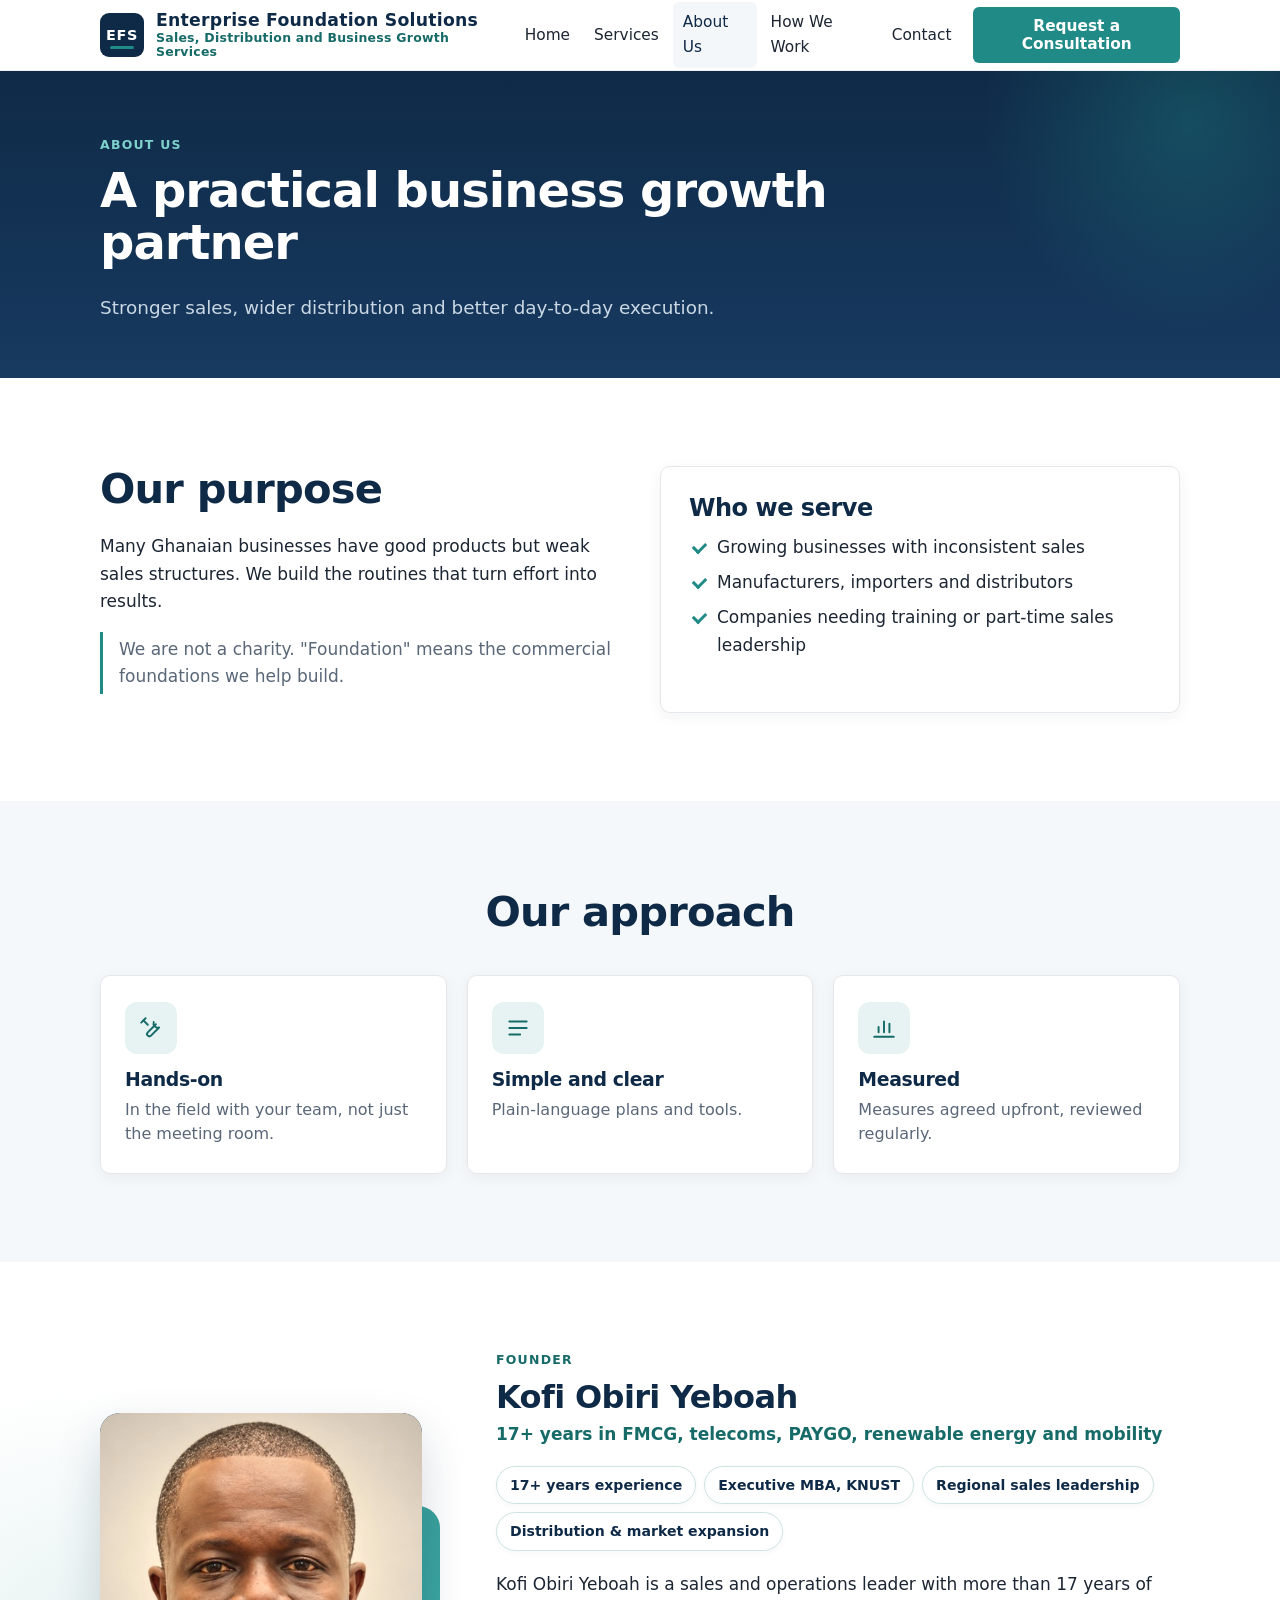
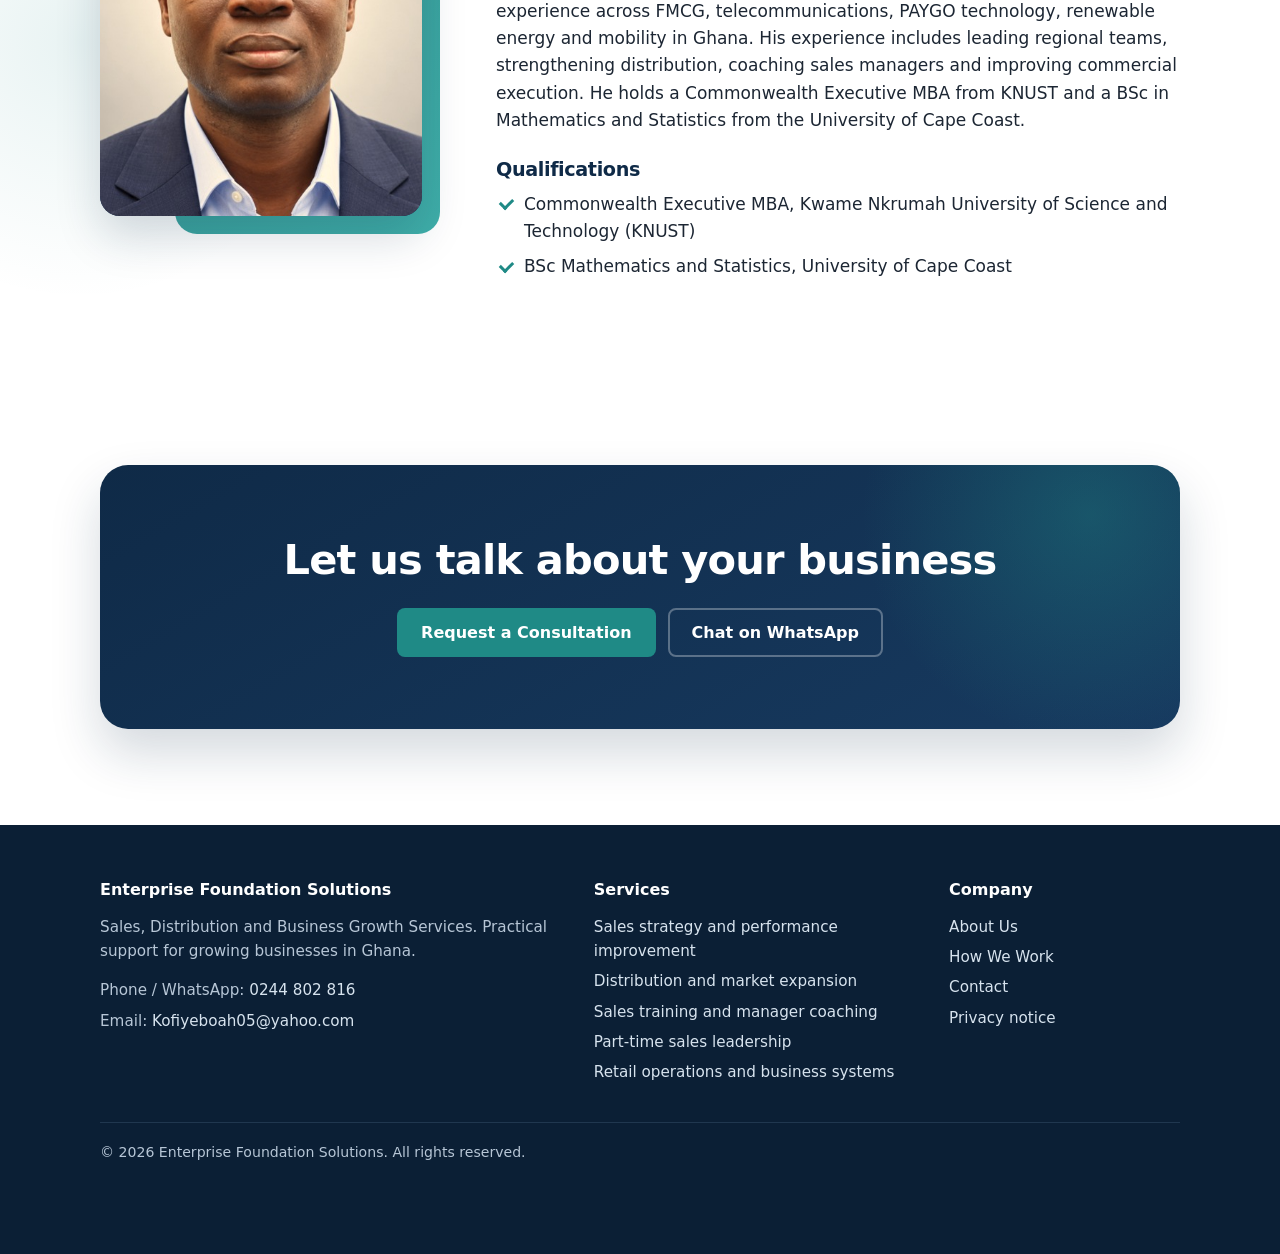
==== site/about.html @ 66d9906c "The site installs as an app and opens offline Adds a web app manifest, app icons and a service worke" ====
<!doctype html>
<html lang="en">
<head>
<meta charset="utf-8">
<meta name="viewport" content="width=device-width, initial-scale=1, viewport-fit=cover">
<title>About Us | Enterprise Foundation Solutions</title>
<meta name="description" content="About Enterprise Foundation Solutions: a practical business growth partner in Ghana founded by Kofi Obiri Yeboah, a sales and operations leader with more than 17 years of experience.">
<link rel="canonical" href="https://thepowerofus.us/about.html">
<meta property="og:type" content="website">
<meta property="og:title" content="About Us | Enterprise Foundation Solutions">
<meta property="og:description" content="About Enterprise Foundation Solutions: a practical business growth partner in Ghana founded by Kofi Obiri Yeboah, a sales and operations leader with more than 17 years of experience.">
<meta property="og:url" content="https://thepowerofus.us/about.html">
<meta name="twitter:card" content="summary">
<meta name="theme-color" content="#0f2a47">
<link rel="icon" href="assets/favicon.svg" type="image/svg+xml">
<link rel="manifest" href="manifest.webmanifest">
<link rel="apple-touch-icon" href="assets/apple-touch-icon.png">
<meta name="apple-mobile-web-app-capable" content="yes">
<meta name="mobile-web-app-capable" content="yes">
<meta name="apple-mobile-web-app-title" content="EFS">
<meta name="apple-mobile-web-app-status-bar-style" content="default">
<link rel="stylesheet" href="assets/site.css?v=2237df90">
</head>
<body>
<a class="skip" href="#main">Skip to content</a>
<header class="site-header">
  <div class="wrap">
    <a class="brand" href="index.html"><span class="mark" aria-hidden="true">EFS</span><span class="brand-text"><strong>Enterprise Foundation Solutions</strong><span>Sales, Distribution and Business Growth Services</span></span></a>
    <button class="nav-toggle" aria-expanded="false" aria-controls="site-nav" aria-label="Open menu"><span></span><span></span></button>
    <nav id="site-nav" class="nav" aria-label="Main"><a href="index.html">Home</a><a href="services.html">Services</a><a href="about.html" aria-current="page">About Us</a><a href="how-we-work.html">How We Work</a><a href="contact.html">Contact</a>
      <span class="header-cta"><a class="btn btn-primary btn-sm cta-consult" href="contact.html#enquiry-form">Request a Consultation</a></span>
    </nav>
  </div>
</header>
<main id="main">

<section class="page-hero">
  <div class="wrap">
    <span class="eyebrow">About us</span>
    <h1>A practical business growth partner</h1>
    <p class="lead">Stronger sales, wider distribution and better day-to-day execution.</p>
  </div>
</section>
<section>
  <div class="wrap grid g2 about-intro">
    <div>
      <h2>Our purpose</h2>
      <p>Many Ghanaian businesses have good products but weak sales structures. We build the routines that turn effort into results.</p>
      <p class="callout">We are not a charity. "Foundation" means the commercial foundations we help build.</p>
    </div>
    <div class="card serve-card">
      <h2>Who we serve</h2>
      <ul class="ticks"><li>Growing businesses with inconsistent sales</li><li>Manufacturers, importers and distributors</li><li>Companies needing training or part-time sales leadership</li></ul>
    </div>
  </div>
</section>
<section class="alt">
  <div class="wrap">
    <h2>Our approach</h2>
    <div class="grid g3 benefits" style="margin-top:28px">
      <div class="card"><span class="icon"><svg viewBox="0 0 24 24" width="26" height="26" fill="none" stroke="currentColor" stroke-width="1.8" stroke-linecap="round" stroke-linejoin="round" aria-hidden="true"><path d="M14.5 6.5a4 4 0 0 0 5 5L12 19a2.1 2.1 0 0 1-3-3l7.5-7.5"/><path d="m5 5 4 4"/><path d="M3 7l4-4"/></svg></span><h3>Hands-on</h3><p>In the field with your team, not just the meeting room.</p></div>
      <div class="card"><span class="icon"><svg viewBox="0 0 24 24" width="26" height="26" fill="none" stroke="currentColor" stroke-width="1.8" stroke-linecap="round" stroke-linejoin="round" aria-hidden="true"><path d="M4 6h16M4 12h16M4 18h10"/></svg></span><h3>Simple and clear</h3><p>Plain-language plans and tools.</p></div>
      <div class="card"><span class="icon"><svg viewBox="0 0 24 24" width="26" height="26" fill="none" stroke="currentColor" stroke-width="1.8" stroke-linecap="round" stroke-linejoin="round" aria-hidden="true"><path d="M3 20h18"/><path d="M7 16v-5M12 16V6M17 16v-8"/></svg></span><h3>Measured</h3><p>Measures agreed upfront, reviewed regularly.</p></div>
    </div>
  </div>
</section>
<section class="trust">
  <div class="wrap trust-grid">
    <div class="founder-visual"><div class="photo"><img src="assets/founder.jpg" alt="Kofi Obiri Yeboah, founder of Enterprise Foundation Solutions"></div></div>
    <div class="founder-copy">
      <span class="eyebrow">Founder</span>
      <h2 class="founder-name">Kofi Obiri Yeboah</h2>
      <p class="founder-sub">17+ years in FMCG, telecoms, PAYGO, renewable energy and mobility</p>
      <ul class="badges">
        <li>17+ years experience</li>
        <li>Executive MBA, KNUST</li>
        <li>Regional sales leadership</li>
        <li>Distribution &amp; market expansion</li>
      </ul>
      <p>Kofi Obiri Yeboah is a sales and operations leader with more than 17 years of experience across FMCG, telecommunications, PAYGO technology, renewable energy and mobility in Ghana. His experience includes leading regional teams, strengthening distribution, coaching sales managers and improving commercial execution. He holds a Commonwealth Executive MBA from KNUST and a BSc in Mathematics and Statistics from the University of Cape Coast.</p>
      <h3 class="quals-title">Qualifications</h3>
      <ul class="ticks"><li>Commonwealth Executive MBA, Kwame Nkrumah University of Science and Technology (KNUST)</li><li>BSc Mathematics and Statistics, University of Cape Coast</li></ul>
    </div>
  </div>
</section>
<section class="dark">
  <div class="wrap">
    <h2>Let us talk about your business</h2>
    <div class="btn-row"><a class="btn btn-primary cta-consult" href="contact.html#enquiry-form">Request a Consultation</a> <a class="btn btn-light" data-wa="" href="https://wa.me/233244802816">Chat on WhatsApp</a></div>
  </div>
</section>

</main>
<footer class="site-footer">
  <div class="wrap">
    <div class="foot-grid">
      <div>
        <h4>Enterprise Foundation Solutions</h4>
        <p>Sales, Distribution and Business Growth Services. Practical support for growing businesses in Ghana.</p>
        <ul>
          <li>Phone / WhatsApp: <a href="tel:+233244802816">0244 802 816</a></li>
          <li>Email: <a href="mailto:Kofiyeboah05@yahoo.com">Kofiyeboah05@yahoo.com</a></li>
        </ul>
      </div>
      <div>
        <h4>Services</h4>
        <ul><li><a href="sales-strategy-and-performance.html">Sales strategy and performance improvement</a></li><li><a href="distribution-and-market-expansion.html">Distribution and market expansion</a></li><li><a href="sales-training-and-coaching.html">Sales training and manager coaching</a></li><li><a href="part-time-sales-leadership.html">Part-time sales leadership</a></li><li><a href="retail-operations-and-systems.html">Retail operations and business systems</a></li></ul>
      </div>
      <div>
        <h4>Company</h4>
        <ul>
          <li><a href="about.html">About Us</a></li>
          <li><a href="how-we-work.html">How We Work</a></li>
          <li><a href="contact.html">Contact</a></li>
          <li><a href="privacy.html">Privacy notice</a></li>
        </ul>
      </div>
    </div>
    <div class="copy">&copy; 2026 Enterprise Foundation Solutions. All rights reserved.</div>
  </div>
</footer>
<div class="mobile-bar">
  <a class="btn btn-primary cta-consult" href="contact.html#enquiry-form">Request a Consultation</a>
  <a class="btn btn-wa" data-wa="" href="https://wa.me/233244802816"><svg viewBox="0 0 24 24" width="18" height="18" fill="currentColor" aria-hidden="true"><path d="M12 2a10 10 0 0 0-8.6 15.1L2 22l5-1.3A10 10 0 1 0 12 2zm0 18.2a8.2 8.2 0 0 1-4.2-1.2l-.3-.2-3 .8.8-2.9-.2-.3A8.2 8.2 0 1 1 12 20.2zm4.5-6.1c-.2-.1-1.5-.7-1.7-.8s-.4-.1-.6.1-.7.8-.8 1-.3.2-.5.1a6.7 6.7 0 0 1-3.3-2.9c-.3-.4.2-.4.7-1.3.1-.2 0-.3 0-.4l-.8-1.8c-.2-.5-.4-.4-.6-.4h-.5a1 1 0 0 0-.7.3 2.9 2.9 0 0 0-.9 2.2 5 5 0 0 0 1 2.7 11.6 11.6 0 0 0 4.5 4c1.7.7 2.3.8 3.2.6a2.7 2.7 0 0 0 1.8-1.2 2.2 2.2 0 0 0 .2-1.2c-.1-.1-.3-.2-.5-.3z"/></svg>WhatsApp</a>
</div>
<script src="assets/site.js?v=267321b1"></script>
</body>
</html>
---- site/assets/site.css ----
:root{
  --navy:#0f2a47; --navy-2:#173a60; --teal:#1f8a86; --teal-dark:#166b68;
  --ink:#1c2633; --muted:#5a6778; --line:#e1e6ec; --soft:#f4f7f9; --white:#fff;
  --radius:10px; --max:1120px;
}
*{box-sizing:border-box}
html{scroll-behavior:smooth}
body{margin:0;font-family:system-ui,-apple-system,"Segoe UI",Roboto,Arial,sans-serif;color:var(--ink);font-size:17px;line-height:1.6;background:var(--white)}
img{max-width:100%;display:block}
a{color:var(--teal-dark)}
a:focus-visible,button:focus-visible,input:focus-visible,select:focus-visible,textarea:focus-visible{outline:3px solid var(--teal);outline-offset:2px}
.wrap{max-width:var(--max);margin:0 auto;padding:0 20px}
.skip{position:absolute;left:-999px}.skip:focus{left:12px;top:12px;background:#fff;padding:8px 12px;z-index:100}
h1,h2,h3{color:var(--navy);line-height:1.2;margin:0 0 .5em}
h1{font-size:clamp(2rem,5vw,3rem)}
h2{font-size:clamp(1.5rem,3.5vw,2.1rem)}
h3{font-size:1.2rem}
p{margin:0 0 1em}
.lead{font-size:1.15rem;color:var(--muted);max-width:44em}

/* header */
.site-header{position:sticky;top:0;z-index:50;background:#fff;border-bottom:1px solid var(--line)}
.site-header .wrap{display:flex;align-items:center;gap:20px;min-height:70px}
.brand{display:flex;flex-direction:column;text-decoration:none;line-height:1.15;margin-right:auto}
.brand strong{color:var(--navy);font-size:1.08rem}
.brand span{color:var(--teal-dark);font-size:.78rem;font-weight:600;letter-spacing:.02em}
.nav{display:flex;gap:4px;align-items:center}
.nav a{color:var(--ink);text-decoration:none;padding:8px 10px;border-radius:6px;font-size:.96rem}
.nav a:hover,.nav a[aria-current=page]{color:var(--navy);background:var(--soft)}
.nav a.btn-primary,.nav a.btn-primary:hover{color:#fff;background:var(--teal);margin-left:8px}
.nav a.btn-primary:hover{background:var(--teal-dark)}
.brand{flex-direction:row;align-items:center;gap:12px}
.brand-text{display:flex;flex-direction:column}
.brand .mark{flex:none;width:44px;height:44px;border-radius:9px;background:var(--navy);color:#fff;display:flex;align-items:center;justify-content:center;font-weight:800;font-size:.9rem;letter-spacing:.04em;position:relative}
.mark::after{content:"";position:absolute;left:10px;right:10px;bottom:8px;height:3px;border-radius:2px;background:var(--teal)}
.nav-toggle{display:none;background:none;border:1px solid var(--line);border-radius:6px;padding:8px 12px;font-size:1rem;color:var(--navy);cursor:pointer}

/* buttons */
.btn{display:inline-block;padding:13px 22px;border-radius:8px;font-weight:600;text-decoration:none;border:2px solid transparent;font-size:1rem;cursor:pointer;line-height:1.2;text-align:center}
.btn-primary{background:var(--teal);color:#fff}
.btn-primary:hover{background:var(--teal-dark)}
.btn-outline{border-color:var(--navy);color:var(--navy);background:#fff}
.btn-outline:hover{background:var(--soft)}
.btn-light{border-color:#fff;color:#fff}
.btn-light:hover{background:rgba(255,255,255,.1)}
.btn-wa{background:#1f7a4d;color:#fff}
.btn-wa:hover{background:#17603c}
.btn-sm{padding:9px 16px;font-size:.95rem}
.btn-row{display:flex;flex-wrap:wrap;gap:12px;margin-top:24px}

/* sections */
section{padding:64px 0}
.alt{background:var(--soft)}
.dark{background:var(--navy);color:#dfe8f1}
.dark h1,.dark h2,.dark h3{color:#fff}
.dark .lead{color:#c5d3e0}
.hero{padding:80px 0 72px;background:linear-gradient(180deg,var(--navy) 0%,var(--navy-2) 100%);color:#dfe8f1}
.hero h1{color:#fff;max-width:15em}
.hero .lead{color:#c9d7e4}
.page-hero{padding:56px 0 44px;background:var(--navy);color:#dfe8f1}
.page-hero h1{color:#fff}
.page-hero .lead{color:#c9d7e4}
.eyebrow{display:block;text-transform:uppercase;letter-spacing:.1em;font-size:.78rem;font-weight:700;color:#7fd1cc;margin-bottom:10px}
.alt .eyebrow,section:not(.dark):not(.hero):not(.page-hero) .eyebrow{color:var(--teal-dark)}

.grid{display:grid;gap:20px}
.g2{grid-template-columns:repeat(auto-fit,minmax(280px,1fr))}
.g3{grid-template-columns:repeat(auto-fit,minmax(260px,1fr))}
.g4{grid-template-columns:repeat(auto-fit,minmax(220px,1fr))}
.card{background:#fff;border:1px solid var(--line);border-radius:var(--radius);padding:24px;display:flex;flex-direction:column}
.card p{color:var(--muted)}
.card .benefit{color:var(--teal-dark);font-weight:600;font-size:.95rem;margin-bottom:.4em}
.card .more{margin-top:auto;font-weight:600;text-decoration:none}
.card .more:hover{text-decoration:underline}
.num{display:inline-flex;align-items:center;justify-content:center;width:38px;height:38px;border-radius:50%;background:var(--teal);color:#fff;font-weight:700;margin-bottom:12px}

.problem{display:block;text-decoration:none;color:inherit;background:#fff;border:1px solid var(--line);border-left:4px solid var(--teal);border-radius:var(--radius);padding:22px}
.problem:hover{border-color:var(--teal)}
.problem strong{display:block;color:var(--navy);font-size:1.15rem;margin-bottom:6px}
.problem span{color:var(--muted)}
.problem em{display:block;margin-top:10px;font-style:normal;font-weight:600;color:var(--teal-dark)}

.ticks{list-style:none;padding:0;margin:0 0 1em}
.ticks li{position:relative;padding-left:28px;margin-bottom:8px}
.ticks li::before{content:"";position:absolute;left:4px;top:.45em;width:10px;height:6px;border-left:3px solid var(--teal);border-bottom:3px solid var(--teal);transform:rotate(-45deg)}

.founder{display:grid;grid-template-columns:200px 1fr;gap:32px;align-items:start}
.photo{width:200px;aspect-ratio:4/5;border-radius:var(--radius);background:var(--navy-2);color:#fff;display:flex;align-items:center;justify-content:center;font-size:3rem;font-weight:700;letter-spacing:.05em}
.photo img{width:100%;height:100%;object-fit:cover;object-position:center 20%;border-radius:var(--radius)}

.svc-body{display:grid;grid-template-columns:1fr 320px;gap:40px;align-items:start}
.svc-block{margin-bottom:32px}
.aside{position:sticky;top:96px;background:var(--soft);border:1px solid var(--line);border-radius:var(--radius);padding:24px}
.aside h3{margin-bottom:.3em}

.faq details{border-bottom:1px solid var(--line);padding:16px 0}
.faq summary{cursor:pointer;font-weight:600;color:var(--navy);font-size:1.05rem}
.faq details p{margin:10px 0 0;color:var(--muted)}

.note{font-size:.92rem;color:var(--muted)}

/* form */
.form-wrap{display:grid;grid-template-columns:1fr 340px;gap:40px;align-items:start}
form .field{margin-bottom:18px}
label{display:block;font-weight:600;color:var(--navy);margin-bottom:6px}
label .opt{font-weight:400;color:var(--muted);font-size:.9rem}
input,select,textarea{width:100%;padding:12px 14px;border:1px solid #b9c3cf;border-radius:8px;font:inherit;font-size:16px;background:#fff;color:var(--ink)}
textarea{min-height:120px;resize:vertical}
.two{display:grid;grid-template-columns:1fr 1fr;gap:16px}
.hint{font-size:.88rem;color:var(--muted);margin-top:4px}
.err{color:#b3261e;font-size:.9rem;margin-top:4px;display:none}
.field.invalid input,.field.invalid select,.field.invalid textarea{border-color:#b3261e}
.field.invalid .err{display:block}
.hp{position:absolute;left:-9999px}
.alert{border-radius:var(--radius);padding:18px 20px;margin-bottom:20px}
.alert-ok{background:#e7f5ef;border:1px solid #9fd3b9}
.alert-bad{background:#fdecea;border:1px solid #f1b0aa}
.privacy-box{background:var(--soft);border:1px solid var(--line);border-radius:var(--radius);padding:18px;font-size:.92rem;color:var(--muted)}

/* footer */
.site-footer{background:#0b1f35;color:#b7c6d6;padding:52px 0 90px;font-size:.95rem}
.site-footer h4{color:#fff;margin:0 0 12px;font-size:1rem}
.site-footer a{color:#d7e3ee;text-decoration:none}
.site-footer a:hover{text-decoration:underline}
.site-footer ul{list-style:none;padding:0;margin:0}
.site-footer li{margin-bottom:6px}
.foot-grid{display:grid;grid-template-columns:2fr 1.4fr 1fr;gap:32px}
.copy{border-top:1px solid #20374f;margin-top:32px;padding-top:18px;font-size:.88rem}

/* hero with founder */
.hero-grid{display:grid;grid-template-columns:1.5fr 1fr;gap:56px;align-items:center}
.hero-wa{margin-top:18px;color:#c9d7e4;font-size:.98rem}
.hero-wa a{color:#fff;font-weight:600}
.hero-founder{margin:0;justify-self:end;width:100%;max-width:330px}
.hero-founder .photo{width:100%;aspect-ratio:4/5;border-radius:14px;box-shadow:0 18px 40px rgba(0,0,0,.35)}
.hero-founder .photo img{border-radius:14px}
.hero-founder figcaption{margin-top:14px;color:#c9d7e4;font-size:.92rem;line-height:1.45}
.hero-founder figcaption strong{display:block;color:#fff;font-size:1.05rem}

/* credibility strip */
.proof{background:#fff;border-bottom:1px solid var(--line)}
.proof-grid{display:grid;grid-template-columns:repeat(4,1fr)}
.proof-grid div{padding:26px 20px;border-left:1px solid var(--line)}
.proof-grid div:first-child{border-left:0;padding-left:0}
.proof-grid strong{display:block;color:var(--navy);font-size:1.35rem;line-height:1.2}
.proof-grid span{color:var(--muted);font-size:.92rem}

/* service cards */
.svc-card{border-top:4px solid var(--teal)}
.svc-num{font-size:.8rem;font-weight:700;color:#9aa7b6;letter-spacing:.08em;margin-bottom:6px}
.card-cta{background:var(--navy);border-color:var(--navy);justify-content:center}
.card-cta h3{color:#fff}
.card-cta p{color:#c9d7e4}
.card-cta .btn{align-self:flex-start}

/* card presence + hierarchy */
h2{font-size:clamp(1.75rem,4vw,2.6rem);letter-spacing:-.01em}
.card{border-color:#e5e7eb;box-shadow:0 4px 16px rgba(15,42,71,.05);transition:transform .3s ease,box-shadow .3s ease}
.card:hover{transform:translateY(-4px);box-shadow:0 12px 30px rgba(15,42,71,.1)}
.card h3{font-size:1.18rem}
.card p{font-size:1rem;line-height:1.55}
@media (prefers-reduced-motion:reduce){.card,.card:hover{transition:none;transform:none}}

/* trust section: founder -> credentials -> benefits -> action */
.trust{background:linear-gradient(to bottom,#fff 0%,#f4f8fa 100%)}
.section-head{max-width:720px;margin-bottom:40px}
.trust-grid{display:grid;grid-template-columns:340px 1fr;gap:56px;align-items:center;margin-bottom:56px}
.founder-visual{position:relative;padding:0 18px 18px 0}
.founder-visual::before{content:"";position:absolute;right:0;bottom:0;width:78%;height:78%;border-radius:22px;background:linear-gradient(135deg,var(--teal) 0%,#2aa6a0 100%);opacity:.9}
.founder-visual .photo{position:relative;width:100%;aspect-ratio:4/5;border-radius:20px;box-shadow:0 20px 45px rgba(15,42,71,.18)}
.founder-visual .photo img{border-radius:20px;filter:saturate(.92) contrast(1.03)}
.founder-name{font-size:clamp(1.6rem,3vw,2rem);margin-bottom:.15em}
.founder-sub{color:var(--teal-dark);font-weight:600;margin-bottom:18px}
.badges{list-style:none;padding:0;margin:0 0 20px;display:flex;flex-wrap:wrap;gap:8px}
.badges li{background:#fff;border:1px solid #cfe3e2;color:var(--navy);font-weight:600;font-size:.88rem;padding:7px 13px;border-radius:999px;box-shadow:0 2px 6px rgba(15,42,71,.04)}
.ticks-2{display:grid;grid-template-columns:1fr 1fr;gap:4px 24px;margin-top:6px}
.ticks-2 li{font-weight:600;color:var(--navy)}
.benefits .card{padding:26px 24px}
.icon{display:inline-flex;align-items:center;justify-content:center;width:52px;height:52px;border-radius:12px;background:#e6f3f2;color:var(--teal-dark);margin-bottom:16px}
.trust-cta{margin-top:36px}

/* mobile sticky bar */
.mobile-bar{display:none}

@media (max-width:900px){
  .svc-body,.form-wrap{grid-template-columns:1fr}
  .hero-grid{grid-template-columns:1fr;gap:36px}
  .trust-grid{grid-template-columns:1fr;gap:32px}
  .founder-visual{max-width:300px}
  .hero-founder{justify-self:start;display:flex;align-items:center;gap:16px;max-width:none}
  .hero-founder .photo{width:96px;flex:none;border-radius:50%;aspect-ratio:1}
  .hero-founder .photo img{border-radius:50%}
  .hero-founder figcaption{margin-top:0}
  .proof-grid{grid-template-columns:1fr 1fr}
  .proof-grid div{border-left:0;padding-left:0;border-top:1px solid var(--line)}
  .proof-grid div:nth-child(-n+2){border-top:0}
  .aside{position:static}
  .foot-grid{grid-template-columns:1fr 1fr}
}
@media (max-width:820px){
  .nav-toggle{display:block}
  .nav{display:none;position:absolute;top:70px;left:0;right:0;background:#fff;flex-direction:column;align-items:stretch;padding:12px 20px 20px;border-bottom:1px solid var(--line);box-shadow:0 8px 20px rgba(0,0,0,.06)}
  .nav.open{display:flex}
  .nav a{padding:12px 8px;font-size:1.05rem}
  .header-cta{display:none}
  .mobile-bar{display:flex;position:fixed;left:0;right:0;bottom:0;z-index:40;gap:8px;padding:10px 12px;background:#fff;border-top:1px solid var(--line);box-shadow:0 -4px 14px rgba(0,0,0,.06)}
  .mobile-bar .btn{flex:1;padding:11px 8px;font-size:.95rem}
  body.has-form .mobile-bar{display:none}
}
@media (max-width:600px){
  .brand .brand-text > span{display:none}
  .ticks-2{grid-template-columns:1fr}
  .founder-visual{max-width:260px}
  .brand strong{font-size:1rem}
  .brand .mark{width:38px;height:38px;font-size:.8rem}
  .brand .mark::after{bottom:6px}
  section{padding:48px 0}
  .hero{padding:56px 0 52px}
  .founder{grid-template-columns:1fr}
  .two{grid-template-columns:1fr}
  .foot-grid{grid-template-columns:1fr}
  .btn-row .btn{flex:1 1 100%}
}

/* =====================================================================
   Refinement layer: type, frosted chrome, mobile alignment
   ===================================================================== */
body{-webkit-font-smoothing:antialiased;-moz-osx-font-smoothing:grayscale;text-rendering:optimizeLegibility}
h1,h2,h3{letter-spacing:-.02em}
h1{line-height:1.08}
h2{line-height:1.12}
.site-header{background:rgba(255,255,255,.82);-webkit-backdrop-filter:saturate(180%) blur(20px);backdrop-filter:saturate(180%) blur(20px);border-bottom:1px solid rgba(15,42,71,.08)}
.nav-toggle span{display:none}
@media (hover:none){.card:hover{transform:none;box-shadow:0 4px 16px rgba(15,42,71,.05)}}

@media (max-width:820px){
  .site-header .wrap{min-height:60px}
  /* two-line menu icon that turns into a cross */
  .nav-toggle{display:flex;flex-direction:column;justify-content:center;gap:6px;width:44px;height:44px;padding:0 11px;margin-right:-11px;border:0;background:transparent}
  .nav-toggle span{display:block;height:2px;border-radius:2px;background:var(--navy);transition:transform .25s ease}
  .menu-open .nav-toggle span:first-child{transform:translateY(4px) rotate(45deg)}
  .menu-open .nav-toggle span:last-child{transform:translateY(-4px) rotate(-45deg)}
  .nav{top:60px;padding:4px 20px 24px;background:#fff;box-shadow:0 24px 40px rgba(15,42,71,.12)}
  .menu-open .site-header{background:#fff}
  .nav a{padding:15px 0;font-size:1.15rem;font-weight:500;border-radius:0;border-bottom:1px solid var(--line)}
  .nav a:hover{background:transparent}
  .nav a[aria-current=page]{background:transparent;color:var(--teal-dark)}
  .nav .header-cta{display:block;margin-top:20px}
  .nav .header-cta a.btn-primary{display:block;width:100%;margin:0;padding:15px;border:0;border-radius:12px;font-size:1.05rem}

  /* bottom action bar: frosted, even buttons, clears the iPhone home indicator */
  .mobile-bar{gap:10px;padding:10px 16px calc(10px + env(safe-area-inset-bottom));background:rgba(255,255,255,.86);-webkit-backdrop-filter:saturate(180%) blur(20px);backdrop-filter:saturate(180%) blur(20px);border-top:1px solid rgba(15,42,71,.08);box-shadow:none}
  .mobile-bar .btn{display:flex;align-items:center;justify-content:center;gap:8px;height:48px;padding:0 12px;border:0;border-radius:12px;font-size:.98rem;white-space:nowrap}
  .mobile-bar .btn-primary{flex:1.75}
  .mobile-bar .btn-wa{flex:1}
  .menu-open .mobile-bar{display:none}
  .site-footer{padding-bottom:calc(100px + env(safe-area-inset-bottom))}
}

@media (max-width:600px){
  .wrap{padding:0 20px}
  section{padding:56px 0}
  h1{font-size:2.15rem}
  h2{font-size:1.75rem}
  .lead{font-size:1.06rem;line-height:1.55}
  .eyebrow{font-size:.72rem;letter-spacing:.08em}

  /* hero */
  .hero{padding:40px 0 44px}
  .btn{padding:15px 20px;border-radius:12px}
  .btn-row{gap:10px;margin-top:28px}
  .hero-wa{text-align:center;margin-top:16px}
  .hero-grid{gap:28px}
  .hero-founder{padding-top:24px;border-top:1px solid rgba(255,255,255,.12);gap:14px}
  .hero-founder .photo{width:64px}
  .hero-founder figcaption{font-size:.88rem}

  /* credibility strip: even 2x2 */
  .proof-grid div{padding:18px 0}
  .proof-grid div:nth-child(odd){padding-right:16px}
  .proof-grid strong{font-size:1.2rem}
  .proof-grid span{display:block;font-size:.85rem;line-height:1.4;margin-top:3px}

  /* cards */
  .grid{gap:12px}
  .card,.problem{padding:20px;border-radius:16px}
  .problem{border-left-width:4px}
  .problem strong{font-size:1.08rem}
  .svc-card .more{margin-top:6px}
  .card h3{font-size:1.1rem}

  /* benefits + steps become compact rows: marker left, text right */
  .benefits .card,.steps .card{display:grid;grid-template-columns:44px 1fr;column-gap:16px;align-items:start;padding:18px}
  .benefits .icon,.steps .num{grid-row:span 2;margin:0}
  .benefits .icon{width:44px;height:44px;border-radius:11px}
  .benefits .icon svg{width:22px;height:22px}
  .steps .num{width:36px;height:36px;margin:4px 0 0 4px}
  .benefits h3,.steps h3{font-size:1.05rem;margin:2px 0 4px}
  .benefits p,.steps p{margin:0;font-size:.95rem}

  /* trust section */
  .section-head{margin-bottom:28px}
  .trust-grid{margin-bottom:32px;gap:28px}
  .founder-visual{max-width:250px;padding:0 14px 14px 0}
  .badges li{font-size:.82rem;padding:6px 11px}
  .trust-cta{margin-top:24px}

  /* footer */
  .site-footer{padding-top:44px;font-size:.92rem}
  .foot-grid{gap:28px}
  .site-footer li{margin-bottom:8px}
}

/* form rhythm: paired fields only space horizontally; every field owns its bottom gap */
.two{row-gap:0;column-gap:16px}
form .field{margin-bottom:20px}
input,select,textarea{min-height:50px;border-radius:12px;border-color:#c5ced8;transition:border-color .2s ease,box-shadow .2s ease}
input:focus,select:focus,textarea:focus{border-color:var(--teal);box-shadow:0 0 0 4px rgba(31,138,134,.15);outline:none}
@media (max-width:600px){
  .page-hero{padding:40px 0 36px}
  .form-wrap{gap:32px}
  #enquiry .btn[type=submit]{width:100%}
}

/* =====================================================================
   Inner pages
   ===================================================================== */
/* page hero: same depth as the homepage hero */
.page-hero{position:relative;overflow:hidden;padding:64px 0 56px;background:linear-gradient(180deg,var(--navy) 0%,var(--navy-2) 100%)}
.page-hero::after{content:"";position:absolute;right:-120px;top:-160px;width:420px;height:420px;border-radius:50%;background:radial-gradient(circle,rgba(31,138,134,.35) 0%,rgba(31,138,134,0) 70%);pointer-events:none}
.page-hero .wrap{position:relative;z-index:1}
.page-hero h1{max-width:18em}
.page-hero .lead{margin-bottom:0}
.page-hero .btn-row{margin-top:28px}
.crumbs{display:flex;gap:8px;align-items:center;font-size:.8rem;font-weight:700;letter-spacing:.08em;text-transform:uppercase;color:#7fd1cc;margin-bottom:12px}
.crumbs a{color:#7fd1cc;text-decoration:none}
.crumbs a:hover{text-decoration:underline}
.crumbs span[aria-hidden]{color:rgba(255,255,255,.35)}
.muted{color:var(--muted);margin-bottom:14px}

/* service page body */
.svc-body{gap:56px}
.svc-intro{margin-bottom:48px}
.svc-block{margin-bottom:48px}
.svc-block h2,.next-panel h2{font-size:clamp(1.5rem,3vw,1.9rem)}
.do-list{list-style:none;padding:0;margin:20px 0 0;border:1px solid #e5e7eb;border-radius:16px;background:#fff;box-shadow:0 4px 16px rgba(15,42,71,.05);overflow:hidden}
.do-list li{display:flex;gap:16px;align-items:flex-start;padding:16px 20px;border-top:1px solid var(--line)}
.do-list li:first-child{border-top:0}
.do-num{flex:none;width:28px;height:28px;border-radius:50%;background:#e6f3f2;color:var(--teal-dark);font-weight:700;font-size:.85rem;display:flex;align-items:center;justify-content:center;margin-top:1px}
.tiles{display:grid;grid-template-columns:1fr 1fr;gap:12px}
.tile{display:flex;align-items:center;gap:14px;background:#fff;border:1px solid #e5e7eb;border-radius:14px;padding:16px 18px;font-weight:600;color:var(--navy);box-shadow:0 4px 16px rgba(15,42,71,.05)}
.tile-icon{flex:none;width:40px;height:40px;border-radius:10px;background:#e6f3f2;color:var(--teal-dark);display:flex;align-items:center;justify-content:center}
.tile-icon svg{width:20px;height:20px}
.next-panel{background:linear-gradient(160deg,var(--navy) 0%,var(--navy-2) 100%);color:#c9d7e4;border-radius:20px;padding:36px}
.next-panel h2{color:#fff}
.next-panel .btn-row{margin-top:20px}

/* sidebar */
.aside{background:#fff;border:1px solid #e5e7eb;border-radius:20px;padding:24px;box-shadow:0 4px 16px rgba(15,42,71,.05)}
.aside-cta{padding-bottom:22px;margin-bottom:22px;border-bottom:1px solid var(--line)}
.aside-cta .btn{display:block;width:100%}
.list-title{font-size:.78rem;text-transform:uppercase;letter-spacing:.08em;color:var(--muted);margin:0 0 8px}
.list-rows{list-style:none;padding:0;margin:0;border:1px solid var(--line);border-radius:14px;overflow:hidden;background:#fff}
.list-rows li+li{border-top:1px solid var(--line)}
.list-rows a{display:flex;align-items:center;justify-content:space-between;gap:12px;padding:14px 16px;color:var(--navy);text-decoration:none;font-weight:500;line-height:1.35}
.list-rows a:hover{background:var(--soft)}
.list-rows svg{flex:none;color:#a3afbd}
.contact-rows small{display:block;font-size:.75rem;font-weight:600;color:var(--muted);text-transform:uppercase;letter-spacing:.06em}
.contact-rows span{word-break:break-word}

/* about */
.about-intro{gap:40px;align-items:start}
.callout{border-left:3px solid var(--teal);padding:4px 0 4px 16px;color:var(--muted)}
.serve-card{padding:28px}
.serve-card h2{font-size:1.5rem}
.quals-title{margin-top:24px}

/* FAQ as a grouped list */
.faq{border:1px solid #e5e7eb;border-radius:16px;background:#fff;box-shadow:0 4px 16px rgba(15,42,71,.05);overflow:hidden;margin-top:24px}
.faq details{border-bottom:1px solid var(--line);padding:0}
.faq details:last-child{border-bottom:0}
.faq summary{list-style:none;display:flex;align-items:center;justify-content:space-between;gap:16px;padding:18px 20px}
.faq summary::-webkit-details-marker{display:none}
.faq summary svg{flex:none;color:#a3afbd;transition:transform .25s ease}
.faq details[open] summary svg{transform:rotate(90deg)}
.faq details p{margin:0;padding:0 20px 18px}

@media (max-width:900px){
  .svc-body{gap:32px}
}
@media (max-width:600px){
  .page-hero{padding:40px 0 40px}
  .page-hero::after{width:280px;height:280px;right:-100px;top:-120px}
  .page-hero h1{font-size:2rem}
  .svc-intro,.svc-block{margin-bottom:36px}
  .svc-block h2,.next-panel h2{font-size:1.45rem}
  .do-list li{padding:14px 16px;gap:14px}
  .tiles{grid-template-columns:1fr;gap:10px}
  .tile{padding:14px 16px}
  .next-panel{padding:26px 20px;border-radius:18px}
  .aside{padding:0;border:0;box-shadow:none;background:transparent}
  .aside-cta{display:none}
  .about-intro{gap:28px}
  .serve-card{padding:22px 20px}
  .serve-card h2{font-size:1.35rem}
  .faq summary{padding:16px 18px}
  .faq details p{padding:0 18px 16px}
}

/* footer: centred on phones */
@media (max-width:600px){
  .site-footer{text-align:center}
  .foot-grid{justify-items:center}
  .site-footer p{max-width:30em;margin-left:auto;margin-right:auto}
  .copy{text-align:center}
}

/* mobile menu: centred links */
@media (max-width:820px){
  .nav a{text-align:center}
}

/* =====================================================================
   Whitespace + rhythm
   ===================================================================== */
/* 1. More generous, consistent vertical rhythm */
section{padding:88px 0}
.hero{padding:88px 0 120px}

/* 2. Centred section headings so the space around them is balanced */
main section > .wrap > h2,
main section > .wrap > .section-head{text-align:center;margin-left:auto;margin-right:auto;max-width:760px}
main section > .wrap > h2 + .lead,
main section > .wrap > .section-head + .lead{text-align:center;margin-left:auto;margin-right:auto}
main section > .wrap > .btn-row{justify-content:center}
main section > .wrap > p:last-child:not(.lead){text-align:center}
.section-head{margin-bottom:48px}
main section > .wrap > .grid{margin-top:40px !important}

/* 3. Credibility strip floats over the hero edge as one card */
.proof{background:transparent;border:0;margin-top:-64px;position:relative;z-index:2}
.proof-grid{background:#fff;border:1px solid #e5e7eb;border-radius:20px;box-shadow:0 18px 40px rgba(15,42,71,.10);padding:0 12px}
.proof-grid div{padding:28px 24px}
.proof-grid div:first-child{padding-left:24px}
.proof + section{padding-top:72px}

/* 4. Section backgrounds alternate cleanly: white / soft / white / soft */
.alt{background:#f5f8fa}
.trust{background:#fff;position:relative;overflow:hidden}
.trust::before{content:"";position:absolute;left:-180px;top:120px;width:520px;height:520px;border-radius:50%;background:radial-gradient(circle,rgba(31,138,134,.10) 0%,rgba(31,138,134,0) 70%);pointer-events:none}
.trust .wrap{position:relative}

/* 5. Closing invitation becomes a contained panel, so it no longer merges with the footer */
.dark{background:#fff;color:#dfe8f1;padding:24px 0 96px}
.alt + .dark{padding-top:96px;background:linear-gradient(to bottom,#f5f8fa 0,#f5f8fa 50%,#fff 50%)}
.dark .wrap{position:relative;overflow:hidden;text-align:center;background:linear-gradient(150deg,var(--navy) 0%,var(--navy-2) 100%);border-radius:28px;padding:72px 48px;box-shadow:0 24px 50px rgba(15,42,71,.18)}
.dark .wrap::after{content:"";position:absolute;right:-140px;top:-180px;width:460px;height:460px;border-radius:50%;background:radial-gradient(circle,rgba(31,138,134,.38) 0%,rgba(31,138,134,0) 70%);pointer-events:none}
.dark .wrap > *{position:relative;z-index:1}
.dark .lead{margin-left:auto;margin-right:auto}
.dark .btn-row{justify-content:center}
main section.dark > .wrap{max-width:calc(var(--max) - 40px)}

/* 6. Cards: tighter internal spacing so short copy doesn't leave holes */
.card .icon{margin-bottom:14px}
.card h3{margin-bottom:.35em}
.card p:last-child{margin-bottom:0}
.steps .card,.benefits .card{min-height:0}

@media (max-width:900px){
  section{padding:72px 0}
  .hero{padding:72px 0 108px}
}
@media (max-width:600px){
  section{padding:56px 0}
  .hero{padding:40px 0 92px}
  .section-head{margin-bottom:28px}
  main section > .wrap > .grid{margin-top:28px !important}
  .proof{margin-top:-56px}
  .proof .wrap{padding:0 16px}
  .proof-grid{padding:4px 18px;border-radius:18px}
  .proof-grid div{padding:16px 0}
  .proof-grid div:first-child{padding-left:0}
  .proof + section{padding-top:48px}
  .dark{padding:8px 0 64px}
  .alt + .dark{padding-top:56px}
  .dark .wrap{border-radius:22px;padding:44px 22px;margin:0 16px;max-width:none}
  .dark .btn-row .btn{flex:1 1 100%}
}
@media (max-width:900px){ .founder-visual{margin-left:auto;margin-right:auto} }

/* =====================================================================
   Hero v3: denser, premium founder card, one dominant button
   ===================================================================== */
.hero{background:linear-gradient(180deg,#0d264d 0%,#18345f 100%)}
/* secondary buttons on dark backgrounds step back */
.btn-light{border:2px solid rgba(255,255,255,.3);background:transparent}
.btn-light:hover{border-color:rgba(255,255,255,.6);background:rgba(255,255,255,.06)}
.hero .btn-primary{box-shadow:0 8px 20px rgba(31,138,134,.35)}

/* founder caption */
.hero-founder figcaption{display:flex;flex-direction:column;gap:2px}
.hero-founder figcaption strong{font-size:1.15rem;letter-spacing:-.01em}
.hf-role{color:#7fd1cc;font-weight:600;font-size:.85rem;letter-spacing:.02em}
.hf-line{color:#d5e1ec;margin-top:8px;line-height:1.45}
.hf-sectors{color:#9fb3c7;font-size:.82rem;margin-top:4px}
.hf-badges{display:flex;flex-wrap:wrap;gap:6px;margin-top:12px}
.hf-badges span{background:rgba(255,255,255,.08);border:1px solid rgba(255,255,255,.16);color:#fff;font-size:.76rem;font-weight:600;padding:5px 10px;border-radius:999px}

@media (max-width:900px){
  .hero-grid{gap:28px}
  /* founder becomes a centred glass card */
  .hero-founder{display:flex;flex-direction:column;align-items:center;text-align:center;gap:14px;justify-self:stretch;max-width:none;padding:22px 20px;border:1px solid rgba(255,255,255,.12);border-top:1px solid rgba(255,255,255,.12);border-radius:20px;background:rgba(255,255,255,.05)}
  .hero-founder .photo{width:128px;aspect-ratio:1;border-radius:50%;box-shadow:0 0 0 4px rgba(31,138,134,.55),0 14px 30px rgba(0,0,0,.35)}
  .hero-founder .photo img{border-radius:50%;object-position:center 18%}
  .hero-founder figcaption{align-items:center;margin:0}
  .hf-badges{justify-content:center}
}
@media (max-width:600px){
  .hero{padding:36px 0 76px}
  .hero-grid{gap:24px}
  .btn-row{margin-top:24px}
  .hero-wa{margin-top:14px}
  .hero-founder{padding:20px 16px}
  .hero-founder .photo{width:124px}
  .proof{margin-top:-44px}
}

/* =====================================================================
   Full navigation on tablets (menu icon only on phones)
   ===================================================================== */
@media (min-width:761px) and (max-width:1100px){
  .brand .brand-text > span{display:none}
  .nav a{padding:8px 7px;font-size:.92rem}
}
@media (min-width:761px) and (max-width:820px){
  .nav-toggle{display:none}
  .nav{display:flex;position:static;flex-direction:row;align-items:center;padding:0;background:none;box-shadow:none;border:0}
  .nav a{padding:8px 7px;font-size:.9rem;border-bottom:0;text-align:left}
  .nav .header-cta{display:none}
}
@media (min-width:821px) and (max-width:960px){
  .nav .header-cta{display:none}
}
/* 821–960px: header has no room for its button, so keep the bottom action bar */
@media (min-width:821px) and (max-width:960px){
  .mobile-bar{display:flex;position:fixed;left:0;right:0;bottom:0;z-index:40;gap:10px;padding:10px 16px calc(10px + env(safe-area-inset-bottom));background:rgba(255,255,255,.86);-webkit-backdrop-filter:saturate(180%) blur(20px);backdrop-filter:saturate(180%) blur(20px);border-top:1px solid rgba(15,42,71,.08)}
  .mobile-bar .btn{display:flex;align-items:center;justify-content:center;gap:8px;height:48px;padding:0 12px;border:0;border-radius:12px;font-size:.98rem;white-space:nowrap}
  .mobile-bar .btn-primary{flex:1.75}
  .mobile-bar .btn-wa{flex:1}
  body.has-form .mobile-bar{display:none}
  .site-footer{padding-bottom:calc(100px + env(safe-area-inset-bottom))}
}

/* show credentials once per screen size */
.hf-sectors,.hf-badges{display:none}
@media (max-width:900px){
  .hf-sectors{display:block}
  .hf-badges{display:flex}
  .hero-founder .photo{height:auto;aspect-ratio:1/1;overflow:hidden;flex:none}
  .hero-founder .photo img{width:100%;height:100%;object-fit:cover}
}
@media (max-width:600px){
  .proof{display:none}
  .hero{padding:32px 0 44px}
  .hero-grid{gap:22px}
  .hero-founder{padding:18px 16px;gap:12px}
  .hero-founder .photo{width:112px}
  .hf-line{margin-top:6px}
  .hf-badges{margin-top:10px}
  .proof + section{padding-top:56px}
}
/* tablet header: one-line labels; the logo doubles as Home */
@media (min-width:761px) and (max-width:1100px){
  .nav a{white-space:nowrap}
  .brand strong{white-space:nowrap}
}
@media (min-width:761px) and (max-width:900px){
  .nav > a[href="index.html"]{display:none}
  .brand strong{font-size:1rem}
}
/* round founder photo: show the full head with space above it */
@media (max-width:900px){
  .hero-founder .photo img{object-position:center 0%}
}
@media (max-width:900px){
  .hero-founder .photo{background:#d3c6b4}
  .hero-founder .photo img{transform:translateY(9%)}
}

/* =====================================================================
   Homepage services: 3D tabs + glass panel
   ===================================================================== */
.svc-tabs-section{position:relative;overflow:hidden;background:linear-gradient(160deg,#0b2142 0%,#123158 55%,#0e3a4f 100%);color:#d5e1ec}
.svc-tabs-section::before,.svc-tabs-section::after{content:"";position:absolute;border-radius:50%;pointer-events:none;filter:blur(10px)}
.svc-tabs-section::before{width:560px;height:560px;left:-160px;top:-120px;background:radial-gradient(circle,rgba(31,138,134,.55) 0%,rgba(31,138,134,0) 68%)}
.svc-tabs-section::after{width:620px;height:620px;right:-200px;bottom:-260px;background:radial-gradient(circle,rgba(76,120,214,.45) 0%,rgba(76,120,214,0) 68%)}
.svc-tabs-section .wrap{position:relative;z-index:1}
main section.svc-tabs-section > .wrap > h2{color:#fff}

/* tabs */
.svc-tablist{display:grid;grid-template-columns:repeat(5,1fr);gap:12px;margin:40px 0 0;padding-top:14px;perspective:700px}
.svc-tab{position:relative;display:flex;flex-direction:column;align-items:flex-start;gap:4px;padding:16px 18px 18px;border-radius:16px;cursor:pointer;font:inherit;text-align:left;color:#b9c8d8;
  background:linear-gradient(145deg,rgba(255,255,255,.10),rgba(255,255,255,.03));border:1px solid rgba(255,255,255,.14);
  -webkit-backdrop-filter:blur(14px) saturate(140%);backdrop-filter:blur(14px) saturate(140%);
  box-shadow:0 6px 14px rgba(0,0,0,.18),inset 0 1px 0 rgba(255,255,255,.12);
  transform-style:preserve-3d;transform-origin:bottom center;transition:transform .45s cubic-bezier(.2,.8,.2,1),box-shadow .45s ease,background .3s ease,color .3s ease,border-color .3s ease}
.svc-tab:hover{transform:translateY(-3px);color:#fff}
.svc-tab-num{font-size:.75rem;font-weight:700;letter-spacing:.1em;color:#7fd1cc}
.svc-tab-name{font-weight:650;font-size:1rem;line-height:1.25}
.svc-tab[aria-selected=true]{color:#fff;border-color:rgba(127,209,204,.65);
  background:linear-gradient(145deg,rgba(255,255,255,.22),rgba(255,255,255,.07));
  transform:translateY(-10px) translateZ(30px) rotateX(10deg);
  box-shadow:0 22px 34px rgba(0,0,0,.38),0 0 0 1px rgba(127,209,204,.25),inset 0 1px 0 rgba(255,255,255,.35)}
.svc-tab[aria-selected=true]::after{content:"";position:absolute;left:18px;right:18px;bottom:-1px;height:3px;border-radius:3px;background:linear-gradient(90deg,#1f8a86,#7fd1cc)}
.svc-tab:focus-visible{outline:3px solid #7fd1cc;outline-offset:3px}

/* glass panel */
.svc-stage{perspective:1400px;margin-top:22px}
.svc-panel{display:grid;grid-template-columns:1.35fr 1fr;gap:44px;padding:40px;border-radius:26px;
  background:linear-gradient(135deg,rgba(255,255,255,.14) 0%,rgba(255,255,255,.04) 100%);
  border:1px solid rgba(255,255,255,.18);
  -webkit-backdrop-filter:blur(22px) saturate(150%);backdrop-filter:blur(22px) saturate(150%);
  box-shadow:0 30px 60px rgba(0,0,0,.35),inset 0 1px 0 rgba(255,255,255,.22);transform-origin:top center}
.svc-tabs:not(.js) .svc-panel + .svc-panel{margin-top:18px}
.svc-panel:focus-visible{outline:3px solid #7fd1cc;outline-offset:4px}
.svc-panel.enter{animation:svcIn .55s cubic-bezier(.2,.8,.2,1)}
@keyframes svcIn{from{opacity:0;transform:rotateX(9deg) translateY(22px) translateZ(-40px)}to{opacity:1;transform:none}}
.svc-panel h3{color:#fff;font-size:clamp(1.45rem,2.6vw,1.9rem);margin-bottom:.4em}
.svc-panel-kicker{color:#7fd1cc;font-weight:700;font-size:.85rem;letter-spacing:.04em;margin-bottom:8px}
.svc-panel-for{color:#c9d7e4;font-size:1.05rem;margin-bottom:22px}
.svc-panel-label{text-transform:uppercase;letter-spacing:.1em;font-size:.72rem;font-weight:700;color:#9fb3c7;margin-bottom:10px}
.svc-chips{list-style:none;padding:0;margin:0 0 6px;display:flex;flex-wrap:wrap;gap:8px}
.svc-chips li{padding:7px 12px;border-radius:999px;font-size:.86rem;font-weight:600;color:#fff;background:rgba(255,255,255,.10);border:1px solid rgba(255,255,255,.18)}
.svc-panel .btn-row{margin-top:26px}
.svc-panel-side{padding:24px;border-radius:18px;background:rgba(6,20,40,.28);border:1px solid rgba(255,255,255,.10);align-self:start}
.svc-does li{color:#d5e1ec}
.svc-does li::before{border-color:#7fd1cc}
.svc-unsure{text-align:center;margin:28px 0 0;color:#b9c8d8}
.svc-unsure a{color:#7fd1cc;font-weight:600;text-decoration:none}
.svc-unsure a:hover{text-decoration:underline}

@media (prefers-reduced-motion:reduce){
  .svc-tab,.svc-tab[aria-selected=true]{transition:none;transform:none}
  .svc-panel.enter{animation:none}
}

/* tablets */
@media (max-width:1000px){
  .svc-panel{grid-template-columns:1fr;gap:24px}
}
/* phones: tabs become a swipeable row */
@media (max-width:760px){
  .svc-tablist{display:flex;gap:10px;overflow-x:auto;scroll-snap-type:x mandatory;margin:28px -20px 0;padding:16px 20px 6px;scrollbar-width:none}
  .svc-tablist::-webkit-scrollbar{display:none}
  .svc-tab{flex:none;scroll-snap-align:center;padding:12px 16px 14px;min-width:132px}
  .svc-tab-name{font-size:.95rem;white-space:nowrap}
  .svc-tab[aria-selected=true]{transform:translateY(-6px) translateZ(20px) rotateX(8deg)}
  .svc-stage{margin-top:14px}
  .svc-panel{padding:24px 20px;border-radius:22px}
  .svc-panel-for{font-size:1rem}
  .svc-panel-side{padding:18px}
  .svc-panel .btn-row .btn{flex:1 1 100%}
}
/* each tab tilts around its own centre, so the lift is symmetrical */
.svc-tablist{perspective:none}
.svc-tab[aria-selected=true]{transform:perspective(500px) translateY(-10px) translateZ(26px) rotateX(10deg)}
@media (max-width:760px){
  .svc-tab[aria-selected=true]{transform:perspective(500px) translateY(-6px) translateZ(18px) rotateX(8deg)}
}

.svc-panel[hidden]{display:none}
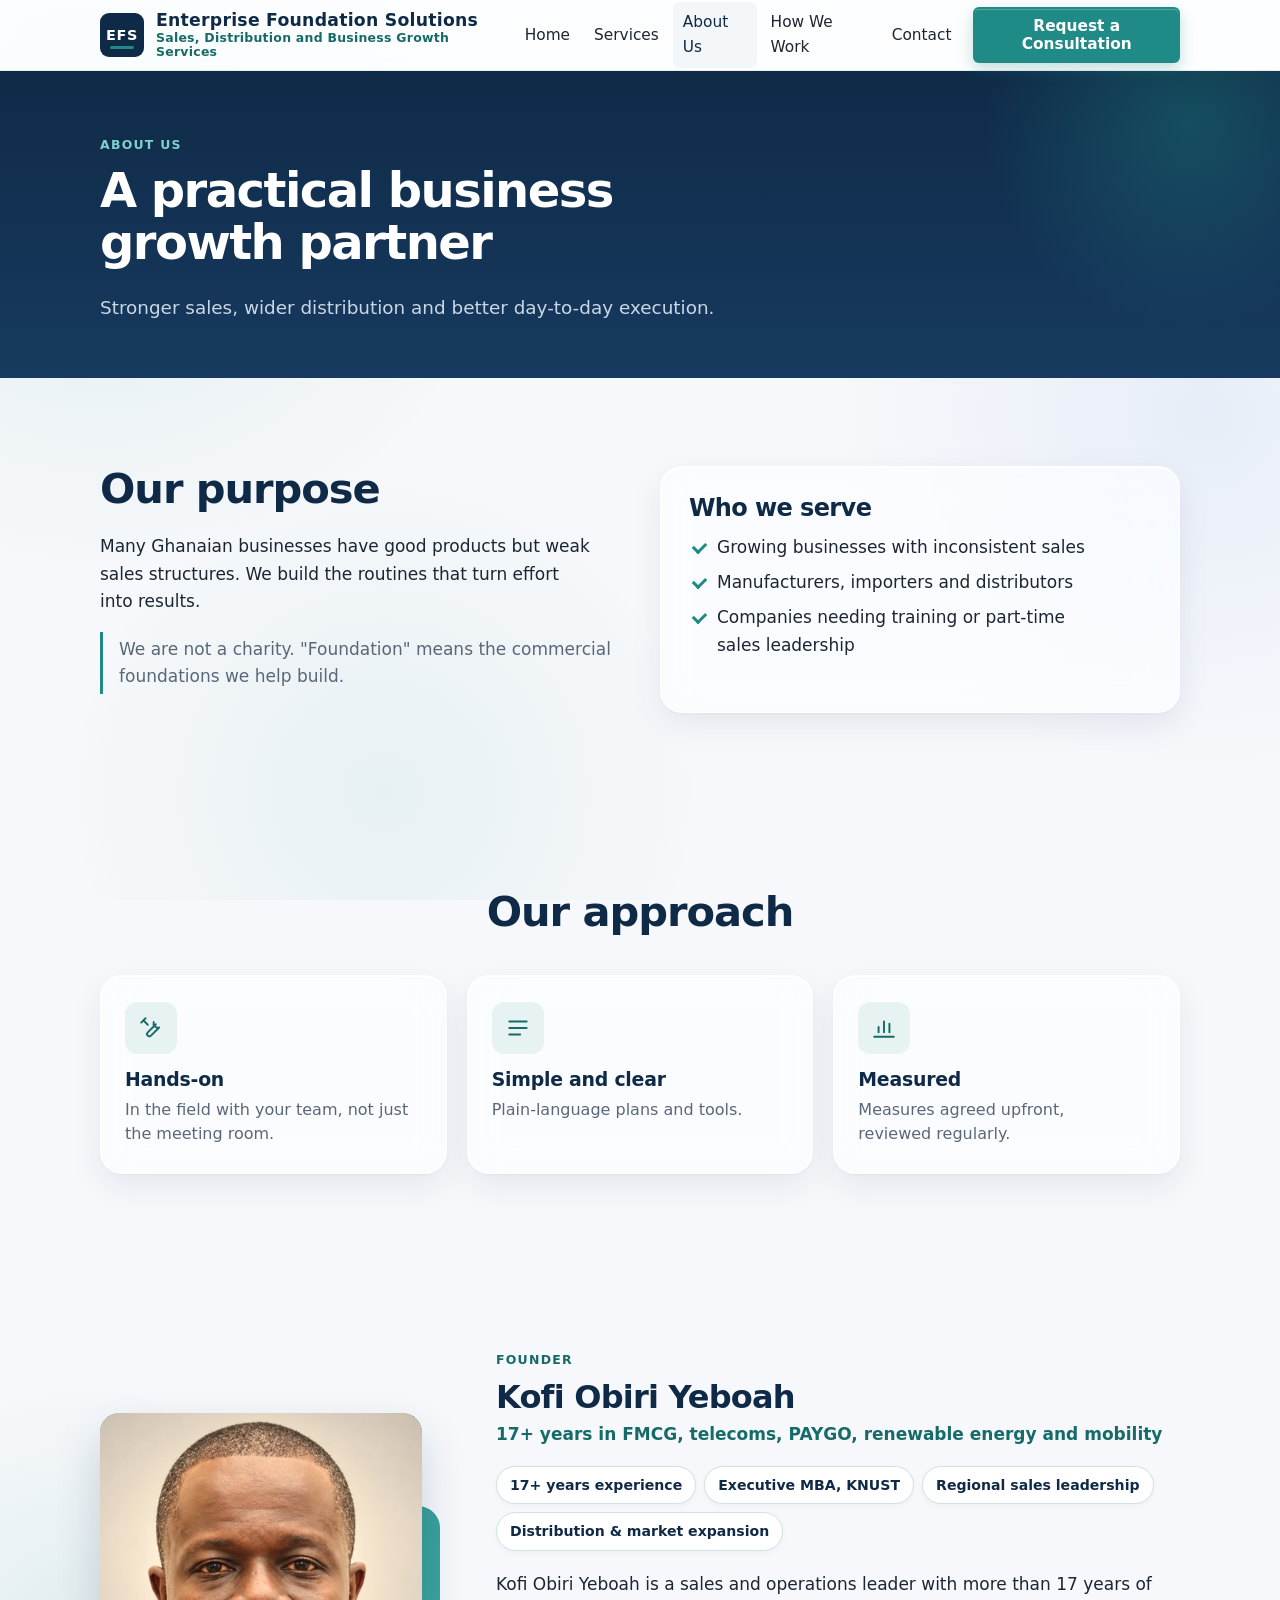
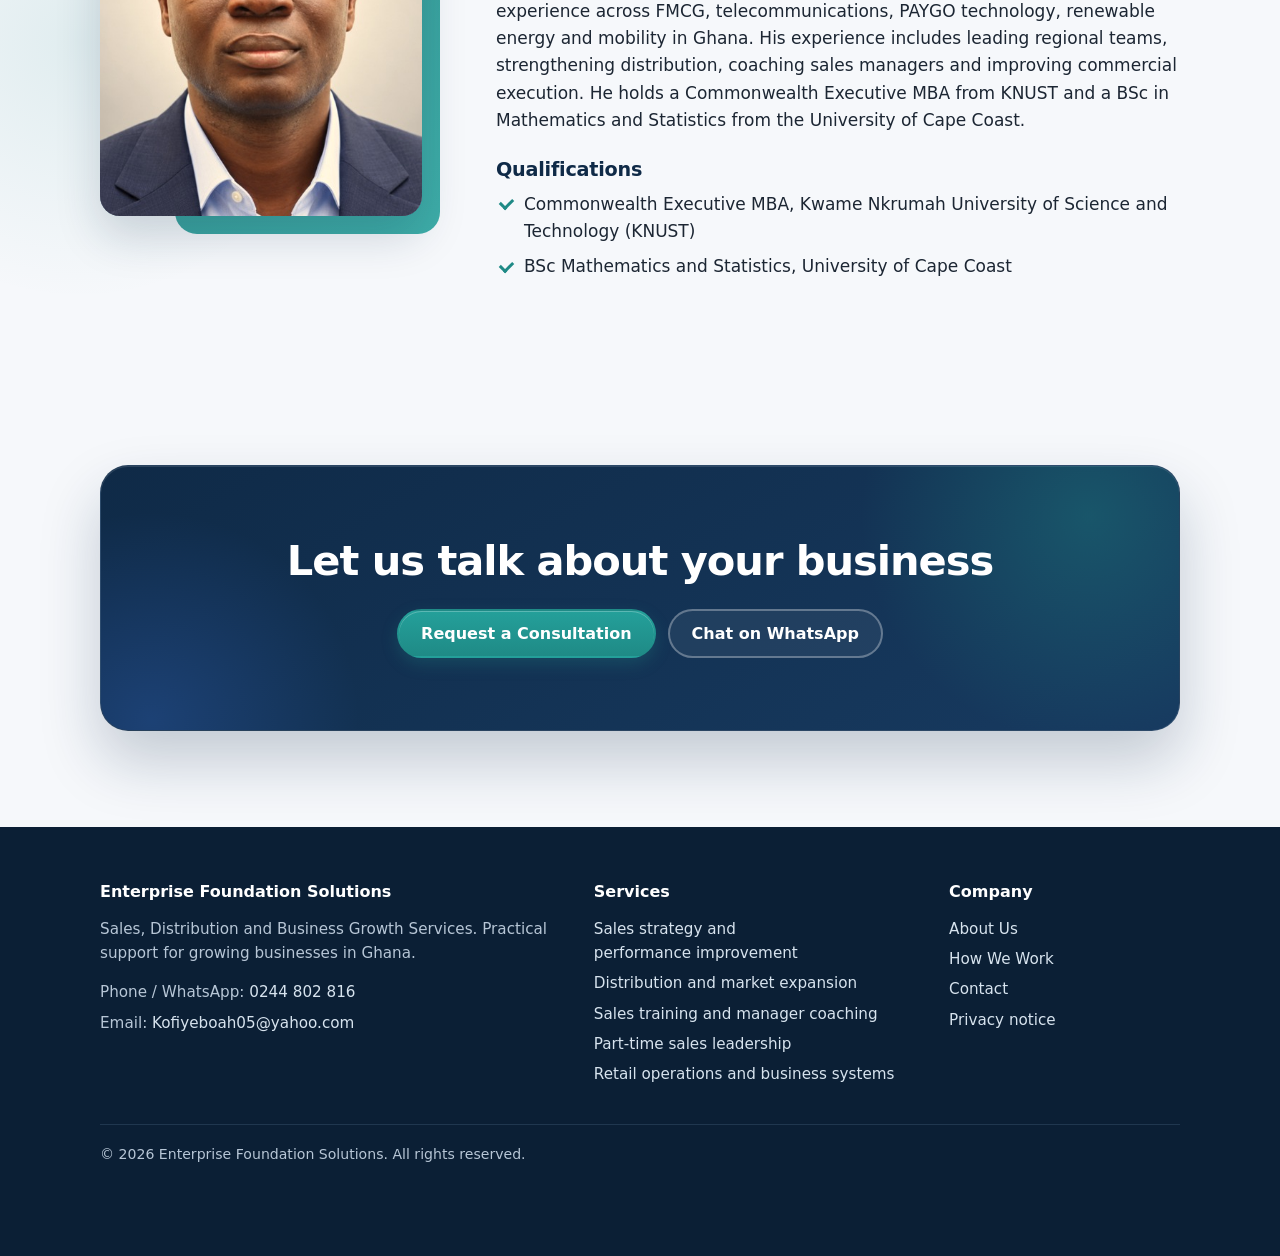
==== commit 12e5a00e: "Glass finish across the site, with pill buttons and scroll-in motion Soft colour-wash background, fr" ====
--- a/site/about.html
+++ b/site/about.html
@@ -19,7 +19,7 @@
 <meta name="mobile-web-app-capable" content="yes">
 <meta name="apple-mobile-web-app-title" content="EFS">
 <meta name="apple-mobile-web-app-status-bar-style" content="default">
-<link rel="stylesheet" href="assets/site.css?v=2237df90">
+<link rel="stylesheet" href="assets/site.css?v=e332b11b">
 </head>
 <body>
 <a class="skip" href="#main">Skip to content</a>
@@ -123,6 +123,6 @@
   <a class="btn btn-primary cta-consult" href="contact.html#enquiry-form">Request a Consultation</a>
   <a class="btn btn-wa" data-wa="" href="https://wa.me/233244802816"><svg viewBox="0 0 24 24" width="18" height="18" fill="currentColor" aria-hidden="true"><path d="M12 2a10 10 0 0 0-8.6 15.1L2 22l5-1.3A10 10 0 1 0 12 2zm0 18.2a8.2 8.2 0 0 1-4.2-1.2l-.3-.2-3 .8.8-2.9-.2-.3A8.2 8.2 0 1 1 12 20.2zm4.5-6.1c-.2-.1-1.5-.7-1.7-.8s-.4-.1-.6.1-.7.8-.8 1-.3.2-.5.1a6.7 6.7 0 0 1-3.3-2.9c-.3-.4.2-.4.7-1.3.1-.2 0-.3 0-.4l-.8-1.8c-.2-.5-.4-.4-.6-.4h-.5a1 1 0 0 0-.7.3 2.9 2.9 0 0 0-.9 2.2 5 5 0 0 0 1 2.7 11.6 11.6 0 0 0 4.5 4c1.7.7 2.3.8 3.2.6a2.7 2.7 0 0 0 1.8-1.2 2.2 2.2 0 0 0 .2-1.2c-.1-.1-.3-.2-.5-.3z"/></svg>WhatsApp</a>
 </div>
-<script src="assets/site.js?v=267321b1"></script>
+<script src="assets/site.js?v=76cba191"></script>
 </body>
 </html>
--- a/site/assets/site.css
+++ b/site/assets/site.css
@@ -669,3 +669,129 @@
 }
 
 .svc-panel[hidden]{display:none}
+
+/* Side panels (contact + service pages): centred on phones */
+@media (max-width:600px){
+  .aside{text-align:center}
+  .aside .list-rows a{justify-content:center;text-align:center;padding:16px}
+  .aside .list-rows svg{display:none}
+}
+
+/* "Install the app" card: floats just above the bottom action bar */
+.install-card{position:fixed;z-index:45;left:12px;right:12px;bottom:calc(12px + env(safe-area-inset-bottom));display:flex;align-items:center;gap:12px;padding:12px 10px 12px 12px;border-radius:18px;background:rgba(255,255,255,.94);-webkit-backdrop-filter:saturate(180%) blur(20px);backdrop-filter:saturate(180%) blur(20px);border:1px solid rgba(15,42,71,.1);box-shadow:0 12px 32px rgba(15,42,71,.18);transform:translateY(16px);opacity:0;transition:transform .35s cubic-bezier(.2,.8,.2,1),opacity .35s}
+.install-card.in{transform:none;opacity:1}
+.install-card img{flex:none;width:44px;height:44px;border-radius:10px}
+.install-text{flex:1;min-width:0;line-height:1.3;color:var(--navy)}
+.install-text strong{display:block;font-size:.95rem}
+.install-text span{font-size:.82rem;color:var(--muted)}
+.install-text svg{vertical-align:-3px;color:#0a84ff}
+.install-go{flex:none;height:38px;padding:0 16px;border-radius:10px;font-size:.9rem}
+.install-x{flex:none;width:32px;height:32px;border:0;border-radius:50%;background:transparent;color:var(--muted);font-size:1.4rem;line-height:1;cursor:pointer}
+.install-x:hover{background:rgba(15,42,71,.06)}
+@media (min-width:961px){.install-card{left:auto;right:24px;bottom:24px;width:380px}}
+/* where the bottom bar shows, sit above it (bar = 48px button + 20px padding) */
+@media (max-width:960px){
+  .install-card{bottom:calc(80px + env(safe-area-inset-bottom))}
+  body.has-form .install-card,.menu-open .install-card{bottom:calc(12px + env(safe-area-inset-bottom))}
+}
+@media (prefers-reduced-motion:reduce){.install-card{transition:none}}
+
+/* Hero: "What we do" chips + who it's for */
+.hero-chips{list-style:none;display:flex;flex-wrap:wrap;gap:10px;margin:22px 0 4px;padding:0;max-width:36em}
+.hero-chips a{display:inline-flex;align-items:center;gap:8px;padding:9px 14px;border-radius:999px;background:rgba(255,255,255,.08);border:1px solid rgba(255,255,255,.16);color:#fff;font-size:.92rem;font-weight:600;text-decoration:none;-webkit-backdrop-filter:blur(8px);backdrop-filter:blur(8px);transition:background .2s,border-color .2s,transform .2s}
+.hero-chips a:hover{background:rgba(45,183,176,.18);border-color:rgba(94,214,207,.5);transform:translateY(-1px)}
+.hero-chips svg{flex:none;width:17px;height:17px;color:#5ed6cf}
+.hero-for{margin:10px 0 0;color:#9fb3c8;font-size:.9rem}
+@media (max-width:600px){
+  .hero-chips{display:grid;grid-template-columns:1fr 1fr;gap:8px;margin:18px 0 6px}
+  .hero-chips a{height:100%;justify-content:center;text-align:center;padding:10px 10px;border-radius:14px;font-size:.84rem;line-height:1.25}
+  .hero-for{text-align:center}
+}
+@media (prefers-reduced-motion:reduce){.hero-chips a{transition:none}}
+
+/* =====================================================================
+   Apple-grade glass layer
+   A soft colour wash sits behind the page so frosted cards have
+   something to blur; cards, buttons and type get one consistent finish.
+   ===================================================================== */
+:root{
+  --glass-bg:rgba(255,255,255,.62);
+  --glass-border:rgba(255,255,255,.8);
+  --glass-shadow:inset 0 1px 0 rgba(255,255,255,.95),0 1px 2px rgba(15,42,71,.04),0 12px 32px rgba(15,42,71,.08);
+  --glass-shadow-hover:inset 0 1px 0 rgba(255,255,255,.95),0 2px 4px rgba(15,42,71,.05),0 24px 48px rgba(15,42,71,.14);
+  --spring:cubic-bezier(.2,.8,.2,1);
+}
+body{
+  background:
+    radial-gradient(52vw 52vw at 8% 18%,rgba(31,138,134,.10),transparent 62%),
+    radial-gradient(46vw 46vw at 94% 46%,rgba(56,112,214,.08),transparent 62%),
+    radial-gradient(40vw 40vw at 30% 88%,rgba(31,138,134,.07),transparent 62%),
+    #f6f8fb;
+  background-attachment:fixed;
+}
+section:not(.hero):not(.page-hero):not(.svc-tabs-section),
+.alt,.trust,.proof,.alt + .dark{background:transparent}
+
+/* type */
+h1{letter-spacing:-.032em;font-weight:700}
+h2{letter-spacing:-.025em}
+h3{letter-spacing:-.012em}
+h1,h2,h3{text-wrap:balance}
+p,li{text-wrap:pretty}
+
+/* frosted cards */
+.card,.problem,.proof-grid,.tile,.aside,.list-rows,.privacy-box,.contact-rows{
+  background:var(--glass-bg);
+  -webkit-backdrop-filter:blur(20px) saturate(180%);
+  backdrop-filter:blur(20px) saturate(180%);
+  border:1px solid var(--glass-border);
+  box-shadow:var(--glass-shadow);
+}
+.card,.problem{border-radius:22px}
+.problem{border-left:1px solid var(--glass-border);position:relative;overflow:hidden}
+.problem::before{content:"";position:absolute;left:0;top:22px;bottom:22px;width:3px;border-radius:0 3px 3px 0;background:linear-gradient(var(--teal),#5ed6cf)}
+.proof-grid{border-radius:24px;background:rgba(255,255,255,.72)}
+.proof-grid div{border-left-color:rgba(15,42,71,.07)}
+.tile{border-radius:16px}
+.list-rows li+li{border-top-color:rgba(15,42,71,.07)}
+.list-rows a:hover{background:rgba(255,255,255,.6)}
+.card,.problem,.tile{
+  transition:opacity .8s var(--spring),translate .8s var(--spring),transform .45s var(--spring),box-shadow .45s var(--spring);
+  transition-delay:var(--d,0s),var(--d,0s),0s,0s;
+}
+@media (hover:hover){
+  .card:hover,.problem:hover,.tile:hover{transform:translateY(-4px);box-shadow:var(--glass-shadow-hover)}
+}
+
+/* pill buttons with a soft highlight */
+.btn{border-radius:999px;transition:transform .25s var(--spring),box-shadow .25s var(--spring),background-color .2s}
+.btn-primary{background:linear-gradient(180deg,#24a09a 0%,var(--teal) 100%);border-color:transparent;box-shadow:inset 0 1px 0 rgba(255,255,255,.25),0 6px 16px rgba(31,138,134,.28)}
+.btn-primary:hover{box-shadow:inset 0 1px 0 rgba(255,255,255,.25),0 10px 24px rgba(31,138,134,.36)}
+.btn:active{transform:scale(.97)}
+section:not(.hero):not(.page-hero):not(.dark):not(.svc-tabs-section) .btn-light{background:rgba(255,255,255,.6);-webkit-backdrop-filter:blur(12px);backdrop-filter:blur(12px)}
+.mobile-bar .btn{border-radius:999px}
+.install-go{border-radius:999px}
+
+/* closing call-to-action panel: glass edge on navy */
+.dark .wrap{border:1px solid rgba(255,255,255,.10);box-shadow:inset 0 1px 0 rgba(255,255,255,.12),0 30px 60px rgba(15,42,71,.22)}
+.dark .wrap::before{content:"";position:absolute;left:-160px;bottom:-200px;width:420px;height:420px;border-radius:50%;background:radial-gradient(circle,rgba(56,112,214,.28) 0%,rgba(56,112,214,0) 70%);pointer-events:none}
+.next-panel{border:1px solid rgba(255,255,255,.10);box-shadow:inset 0 1px 0 rgba(255,255,255,.12),0 24px 50px rgba(15,42,71,.18)}
+
+/* founder photo: glass frame */
+.founder-visual .photo{outline:1px solid rgba(255,255,255,.7);outline-offset:-1px}
+
+/* scroll-in motion (added by site.js; content is visible without JS) */
+.js-reveal .reveal{opacity:0;translate:0 22px}
+.js-reveal .reveal.shown{opacity:1;translate:0 0}
+.js-reveal .reveal:not(.card):not(.problem):not(.tile){transition:opacity .8s var(--spring),translate .8s var(--spring);transition-delay:var(--d,0s)}
+
+@media (prefers-reduced-motion:reduce){
+  .js-reveal .reveal{opacity:1;translate:none}
+  .card,.problem,.tile,.btn{transition:none}
+}
+/* light-on-dark buttons inside navy panels keep their outline style */
+.next-panel .btn-light,.dark .btn-light{background:rgba(255,255,255,.06)!important;-webkit-backdrop-filter:none;backdrop-filter:none}
+.next-panel .btn-light:hover,.dark .btn-light:hover{background:rgba(255,255,255,.14)!important}
+@media (max-width:600px){
+  .aside{background:transparent;border:0;box-shadow:none;-webkit-backdrop-filter:none;backdrop-filter:none}
+}
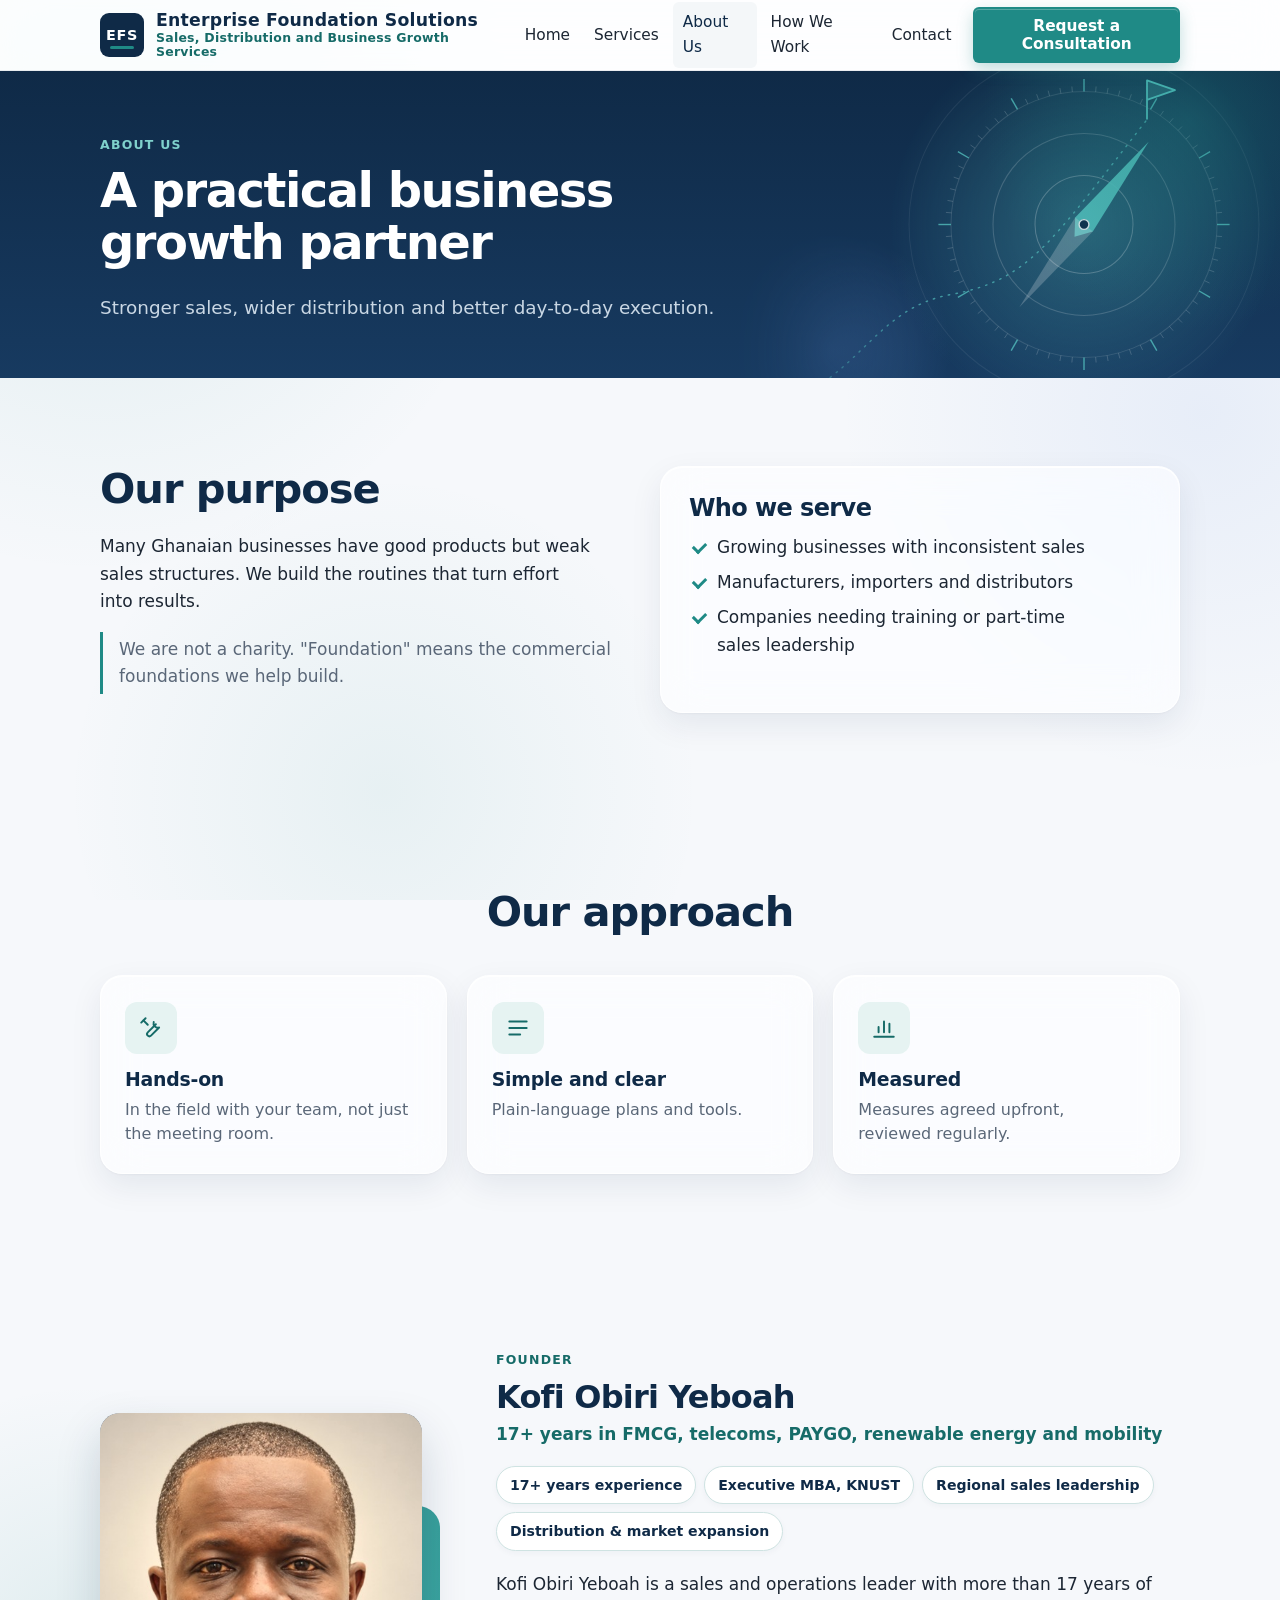
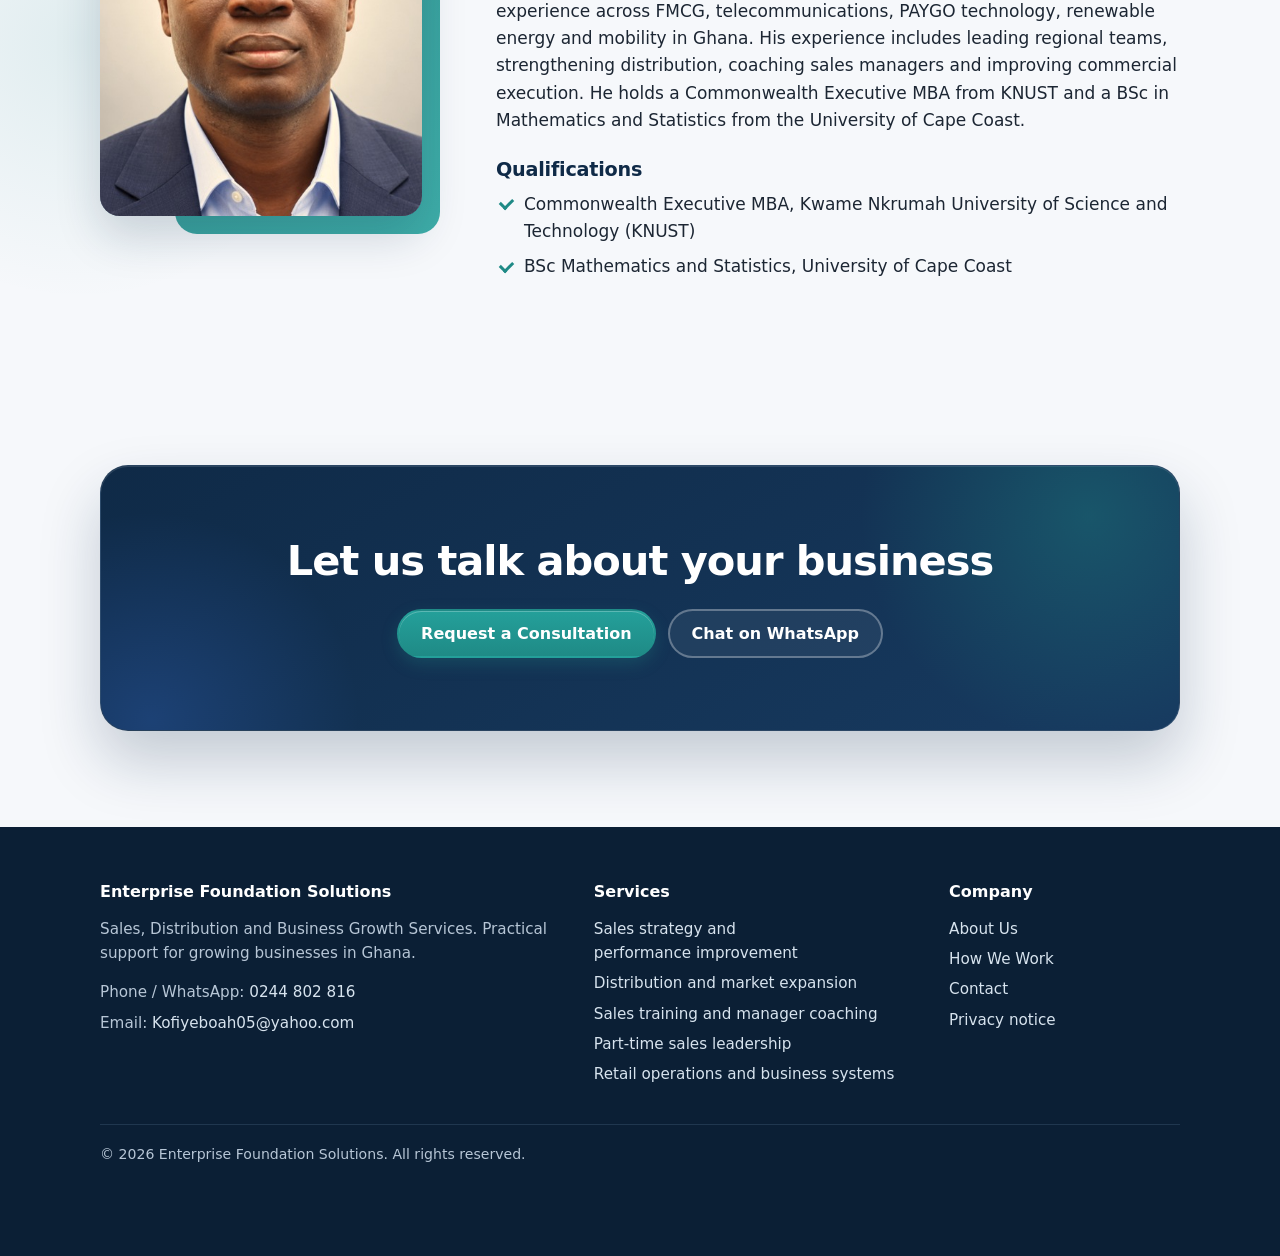
==== commit d64d58ec: "Original abstract artwork on every page header; hero text centred on phones art.py draws five SVG pi" ====
--- a/site/about.html
+++ b/site/about.html
@@ -19,7 +19,7 @@
 <meta name="mobile-web-app-capable" content="yes">
 <meta name="apple-mobile-web-app-title" content="EFS">
 <meta name="apple-mobile-web-app-status-bar-style" content="default">
-<link rel="stylesheet" href="assets/site.css?v=e332b11b">
+<link rel="stylesheet" href="assets/site.css?v=f3d91fb9">
 </head>
 <body>
 <a class="skip" href="#main">Skip to content</a>
@@ -34,7 +34,7 @@
 </header>
 <main id="main">
 
-<section class="page-hero">
+<section class="page-hero art-compass">
   <div class="wrap">
     <span class="eyebrow">About us</span>
     <h1>A practical business growth partner</h1>
--- a/site/assets/site.css
+++ b/site/assets/site.css
@@ -795,3 +795,52 @@
 @media (max-width:600px){
   .aside{background:transparent;border:0;box-shadow:none;-webkit-backdrop-filter:none;backdrop-filter:none}
 }
+
+/* ---- Abstract artwork (assets/art/*.svg, drawn by art.py) ---- */
+.art-network::before{background-image:url(art/network.svg)}
+.art-growth::before{background-image:url(art/growth.svg)}
+.art-people::before{background-image:url(art/people.svg)}
+.art-compass::before{background-image:url(art/compass.svg)}
+.art-grid::before{background-image:url(art/grid.svg)}
+
+/* homepage hero: route network drifting behind everything */
+.hero{position:relative;overflow:hidden}
+.hero::before{content:"";position:absolute;inset:-10% -5% -10% 20%;background-repeat:no-repeat;background-position:center right;background-size:cover;opacity:.7;pointer-events:none;
+  -webkit-mask-image:linear-gradient(90deg,transparent 0%,#000 45%);mask-image:linear-gradient(90deg,transparent 0%,#000 45%);
+  animation:artDrift 24s ease-in-out infinite alternate}
+.hero .wrap{position:relative;z-index:1}
+
+/* inner page headers: art on the right, fading into the navy */
+.page-hero::before{content:"";position:absolute;top:0;bottom:0;right:0;width:min(58%,720px);background-repeat:no-repeat;background-position:center right;background-size:cover;opacity:.95;pointer-events:none;z-index:0;
+  -webkit-mask-image:linear-gradient(90deg,transparent 0%,#000 40%);mask-image:linear-gradient(90deg,transparent 0%,#000 40%);
+  animation:artDrift 24s ease-in-out infinite alternate}
+
+/* services tabs: each panel carries its own piece, faintly */
+.svc-panel{position:relative;overflow:hidden}
+.svc-panel::before{content:"";position:absolute;right:-60px;bottom:-70px;width:460px;height:345px;background-repeat:no-repeat;background-size:contain;opacity:.35;pointer-events:none;z-index:0}
+.svc-panel > *{position:relative;z-index:1}
+
+@keyframes artDrift{from{transform:translate3d(0,0,0) scale(1)}to{transform:translate3d(-14px,8px,0) scale(1.04)}}
+
+@media (max-width:760px){
+  .hero::before{inset:auto -30% -6% -30%;height:70%;opacity:.45;background-position:center bottom;
+    -webkit-mask-image:linear-gradient(180deg,transparent 0%,#000 50%);mask-image:linear-gradient(180deg,transparent 0%,#000 50%)}
+  .page-hero::before{width:100%;opacity:.4;background-position:right center;
+    -webkit-mask-image:linear-gradient(90deg,transparent 10%,#000 75%);mask-image:linear-gradient(90deg,transparent 10%,#000 75%)}
+  .svc-panel::before{width:340px;height:255px;right:-80px;bottom:-60px;opacity:.25}
+}
+/* phones: hero text centred, matching the buttons below it */
+@media (max-width:600px){
+  .hero-grid > div:first-child{text-align:center}
+  .hero h1,.hero .lead{margin-left:auto;margin-right:auto}
+}
+@media (prefers-reduced-motion:reduce){.hero::before,.page-hero::before{animation:none}}
+@media (max-width:760px){
+  .hero::before{inset:0 -40% auto -40%;height:62%;opacity:.6;background-position:center top;background-size:cover;
+    -webkit-mask-image:radial-gradient(ellipse 60% 70% at 50% 45%,transparent 0%,rgba(0,0,0,.5) 55%,#000 100%);
+    mask-image:radial-gradient(ellipse 60% 70% at 50% 45%,transparent 0%,rgba(0,0,0,.5) 55%,#000 100%)}
+}
+@media (min-width:761px){
+  .page-hero::before{width:min(44%,560px);opacity:.85;
+    -webkit-mask-image:linear-gradient(90deg,transparent 0%,#000 35%);mask-image:linear-gradient(90deg,transparent 0%,#000 35%)}
+}
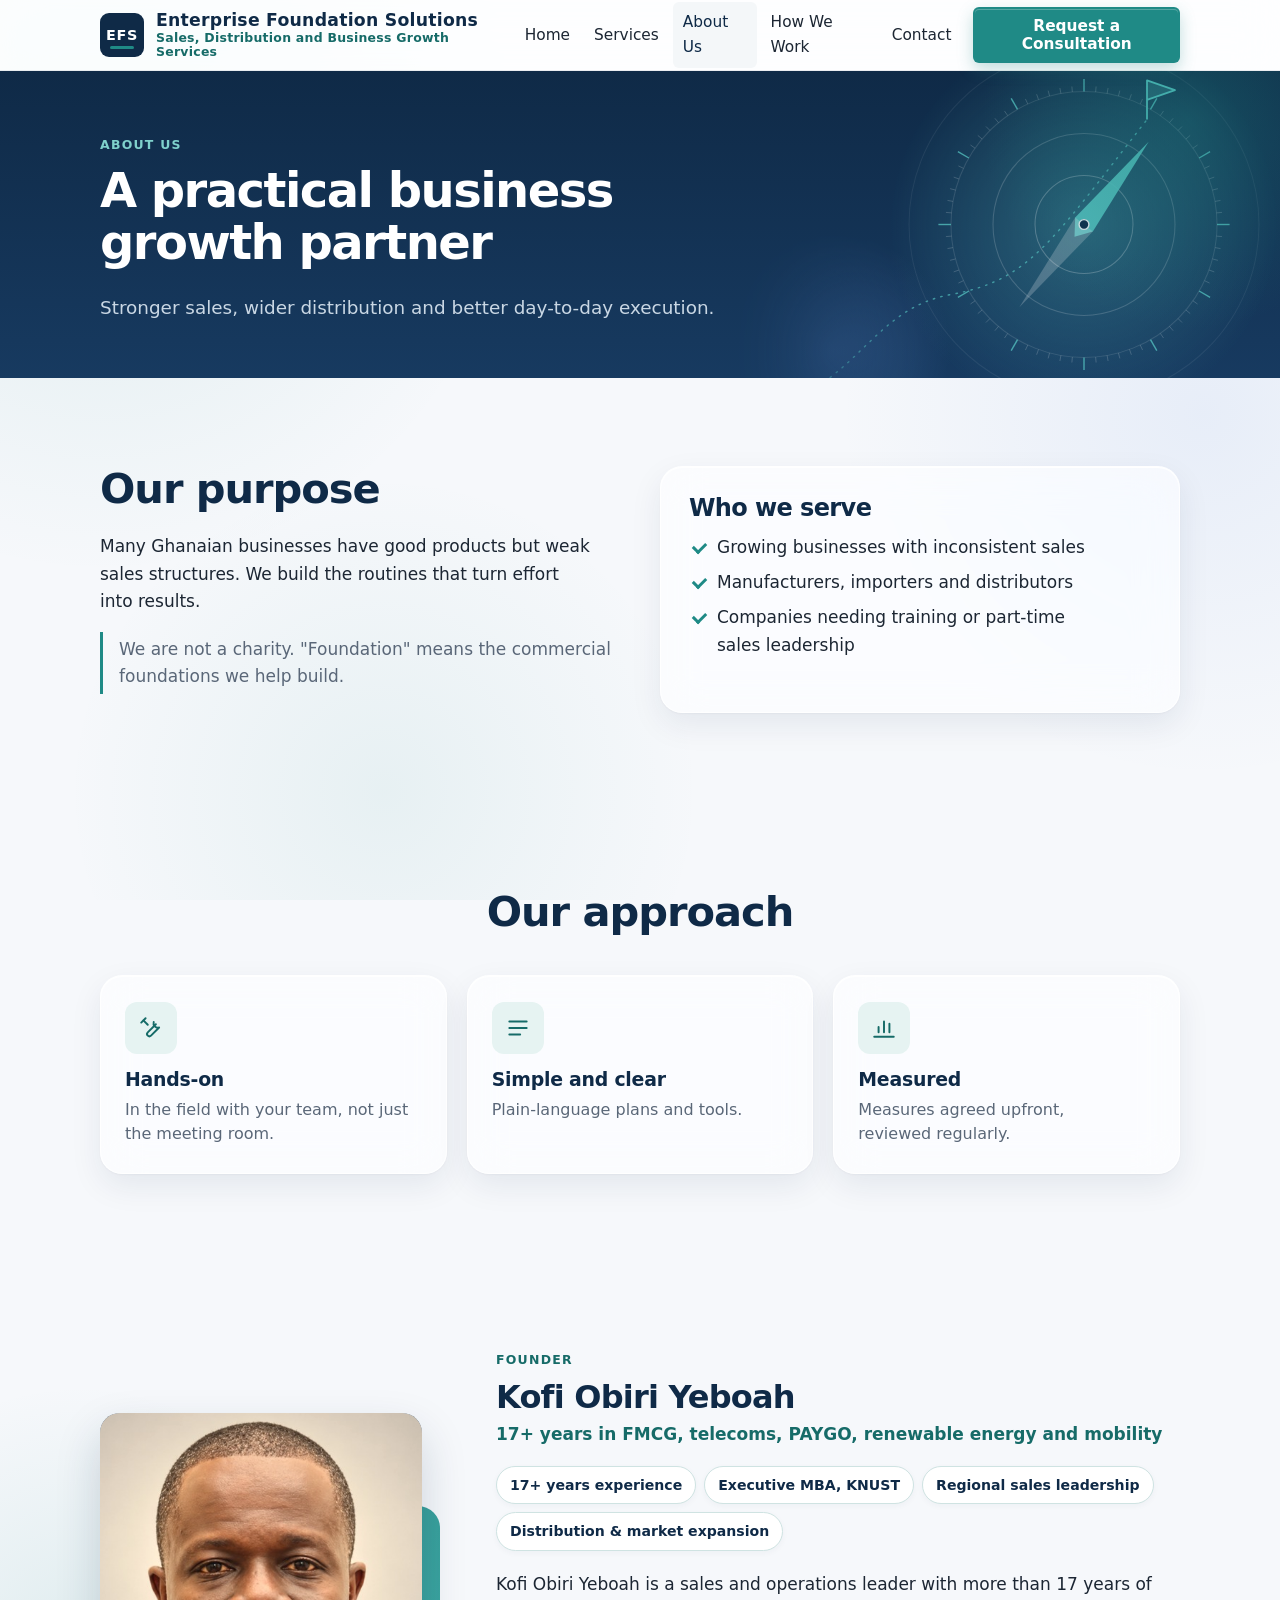
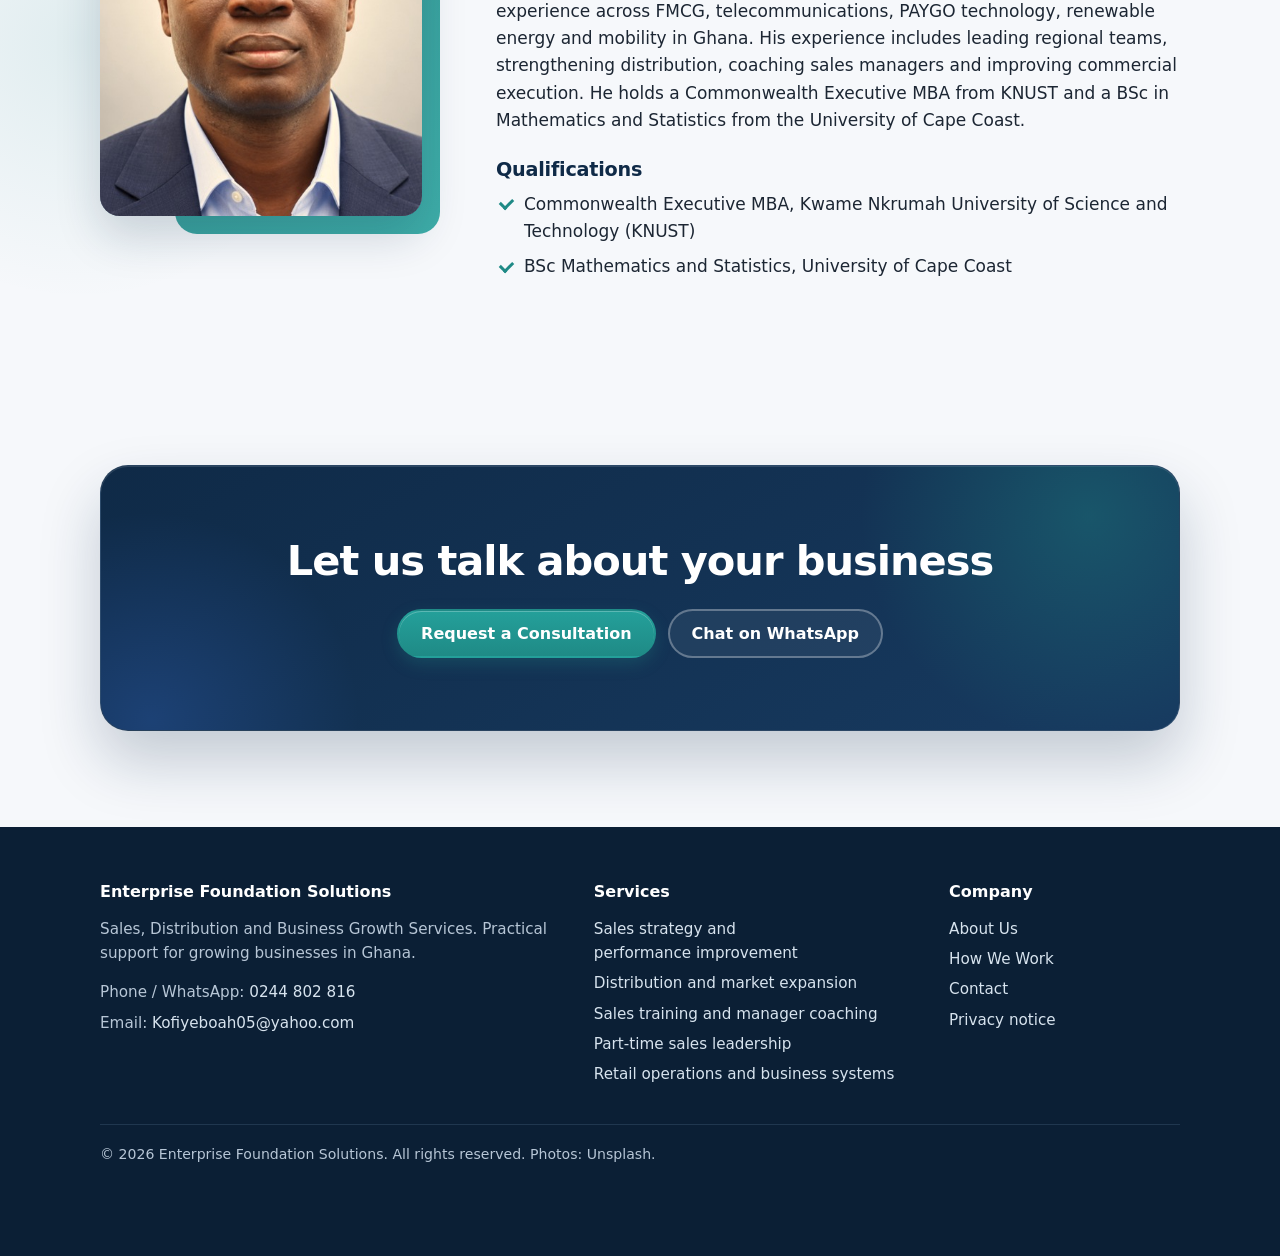
==== commit 68aad715: "Stock photos from Unsplash on the homepage and each service page A 'Where the work happens' photo st" ====
--- a/site/about.html
+++ b/site/about.html
@@ -19,7 +19,7 @@
 <meta name="mobile-web-app-capable" content="yes">
 <meta name="apple-mobile-web-app-title" content="EFS">
 <meta name="apple-mobile-web-app-status-bar-style" content="default">
-<link rel="stylesheet" href="assets/site.css?v=f3d91fb9">
+<link rel="stylesheet" href="assets/site.css?v=8d1e3b8e">
 </head>
 <body>
 <a class="skip" href="#main">Skip to content</a>
@@ -116,13 +116,13 @@
         </ul>
       </div>
     </div>
-    <div class="copy">&copy; 2026 Enterprise Foundation Solutions. All rights reserved.</div>
+    <div class="copy">&copy; 2026 Enterprise Foundation Solutions. All rights reserved. Photos: <a href="https://unsplash.com" rel="noopener">Unsplash</a>.</div>
   </div>
 </footer>
 <div class="mobile-bar">
   <a class="btn btn-primary cta-consult" href="contact.html#enquiry-form">Request a Consultation</a>
   <a class="btn btn-wa" data-wa="" href="https://wa.me/233244802816"><svg viewBox="0 0 24 24" width="18" height="18" fill="currentColor" aria-hidden="true"><path d="M12 2a10 10 0 0 0-8.6 15.1L2 22l5-1.3A10 10 0 1 0 12 2zm0 18.2a8.2 8.2 0 0 1-4.2-1.2l-.3-.2-3 .8.8-2.9-.2-.3A8.2 8.2 0 1 1 12 20.2zm4.5-6.1c-.2-.1-1.5-.7-1.7-.8s-.4-.1-.6.1-.7.8-.8 1-.3.2-.5.1a6.7 6.7 0 0 1-3.3-2.9c-.3-.4.2-.4.7-1.3.1-.2 0-.3 0-.4l-.8-1.8c-.2-.5-.4-.4-.6-.4h-.5a1 1 0 0 0-.7.3 2.9 2.9 0 0 0-.9 2.2 5 5 0 0 0 1 2.7 11.6 11.6 0 0 0 4.5 4c1.7.7 2.3.8 3.2.6a2.7 2.7 0 0 0 1.8-1.2 2.2 2.2 0 0 0 .2-1.2c-.1-.1-.3-.2-.5-.3z"/></svg>WhatsApp</a>
 </div>
-<script src="assets/site.js?v=76cba191"></script>
+<script src="assets/site.js?v=42c6453d"></script>
 </body>
 </html>
--- a/site/assets/site.css
+++ b/site/assets/site.css
@@ -844,3 +844,31 @@
   .page-hero::before{width:min(44%,560px);opacity:.85;
     -webkit-mask-image:linear-gradient(90deg,transparent 0%,#000 35%);mask-image:linear-gradient(90deg,transparent 0%,#000 35%)}
 }
+
+/* ---- Stock photos ---- */
+.scenes h2{text-align:center}
+.scene-grid{display:grid;grid-template-columns:1.25fr 1fr 1fr;gap:18px;margin-top:36px}
+.scene{position:relative;margin:0;border-radius:24px;overflow:hidden;aspect-ratio:4/5;box-shadow:0 18px 40px rgba(15,42,71,.16);isolation:isolate}
+.scene:first-child{aspect-ratio:auto}
+.scene img{width:100%;height:100%;object-fit:cover;display:block;transition:transform 1.2s var(--spring)}
+.scene::after{content:"";position:absolute;inset:0;background:linear-gradient(180deg,rgba(13,38,77,0) 45%,rgba(13,38,77,.75) 100%);pointer-events:none}
+.scene figcaption{position:absolute;left:14px;right:14px;bottom:14px;z-index:1;padding:10px 14px;border-radius:14px;color:#fff;font-weight:600;font-size:.95rem;
+  background:rgba(255,255,255,.14);-webkit-backdrop-filter:blur(14px) saturate(160%);backdrop-filter:blur(14px) saturate(160%);border:1px solid rgba(255,255,255,.25)}
+@media (hover:hover){.scene:hover img{transform:scale(1.05)}}
+
+.svc-photo{margin:0 0 28px;border-radius:24px;overflow:hidden;aspect-ratio:16/8;box-shadow:0 18px 40px rgba(15,42,71,.14);position:relative}
+.svc-photo img{width:100%;height:100%;object-fit:cover;display:block}
+.svc-photo::after{content:"";position:absolute;inset:0;border-radius:inherit;box-shadow:inset 0 0 0 1px rgba(255,255,255,.35);pointer-events:none}
+
+.site-footer .copy a{color:inherit}
+
+@media (max-width:760px){
+  .scene-grid{grid-template-columns:1fr 1fr;gap:12px;margin-top:24px}
+  .scene{aspect-ratio:1/1;border-radius:20px}
+  .scene:first-child{grid-column:1/-1;aspect-ratio:16/10}
+  .scene figcaption{left:10px;right:10px;bottom:10px;padding:8px 10px;font-size:.85rem;text-align:center}
+  .svc-photo{aspect-ratio:4/3;border-radius:20px;margin-bottom:20px}
+}
+@media (prefers-reduced-motion:reduce){.scene img{transition:none}}
+.scene img[src*="home-shop"]{object-position:88% center}
+.svc-photo img[src*="leadership"]{object-position:center 12%}
